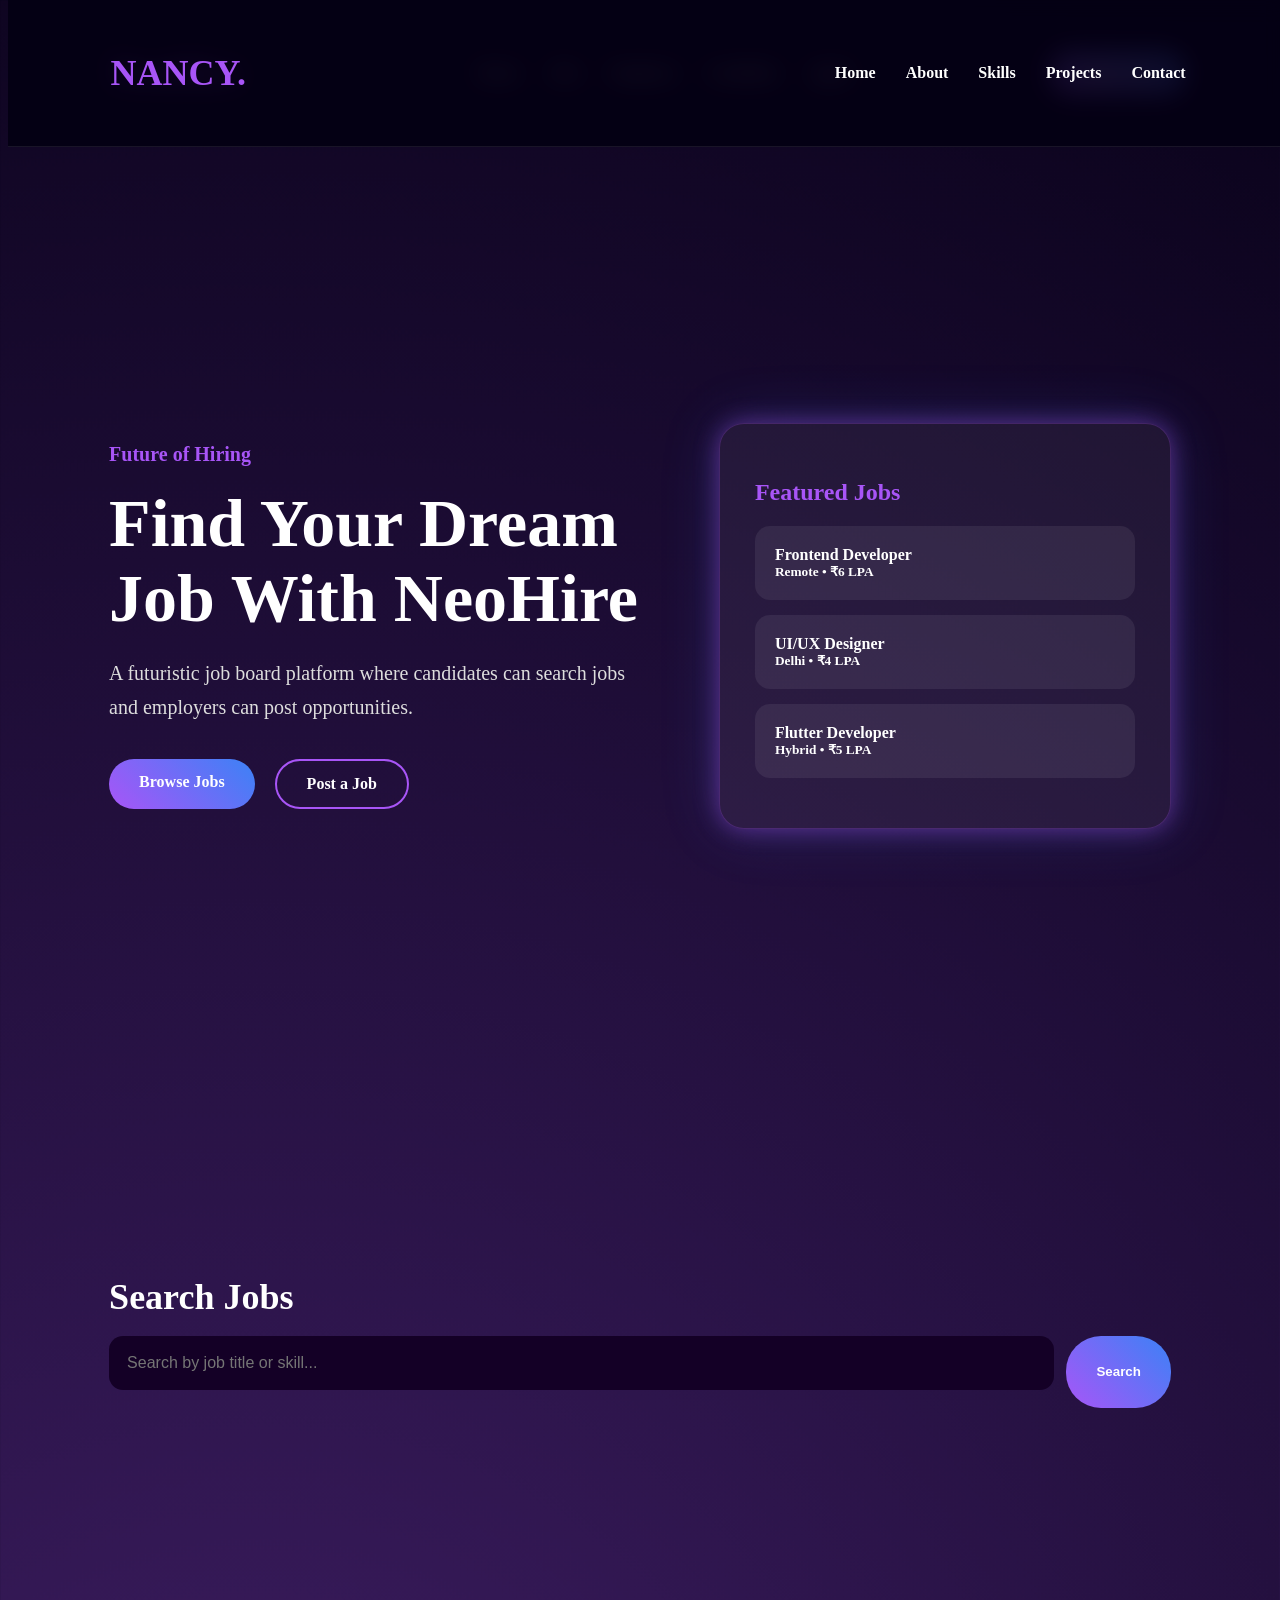
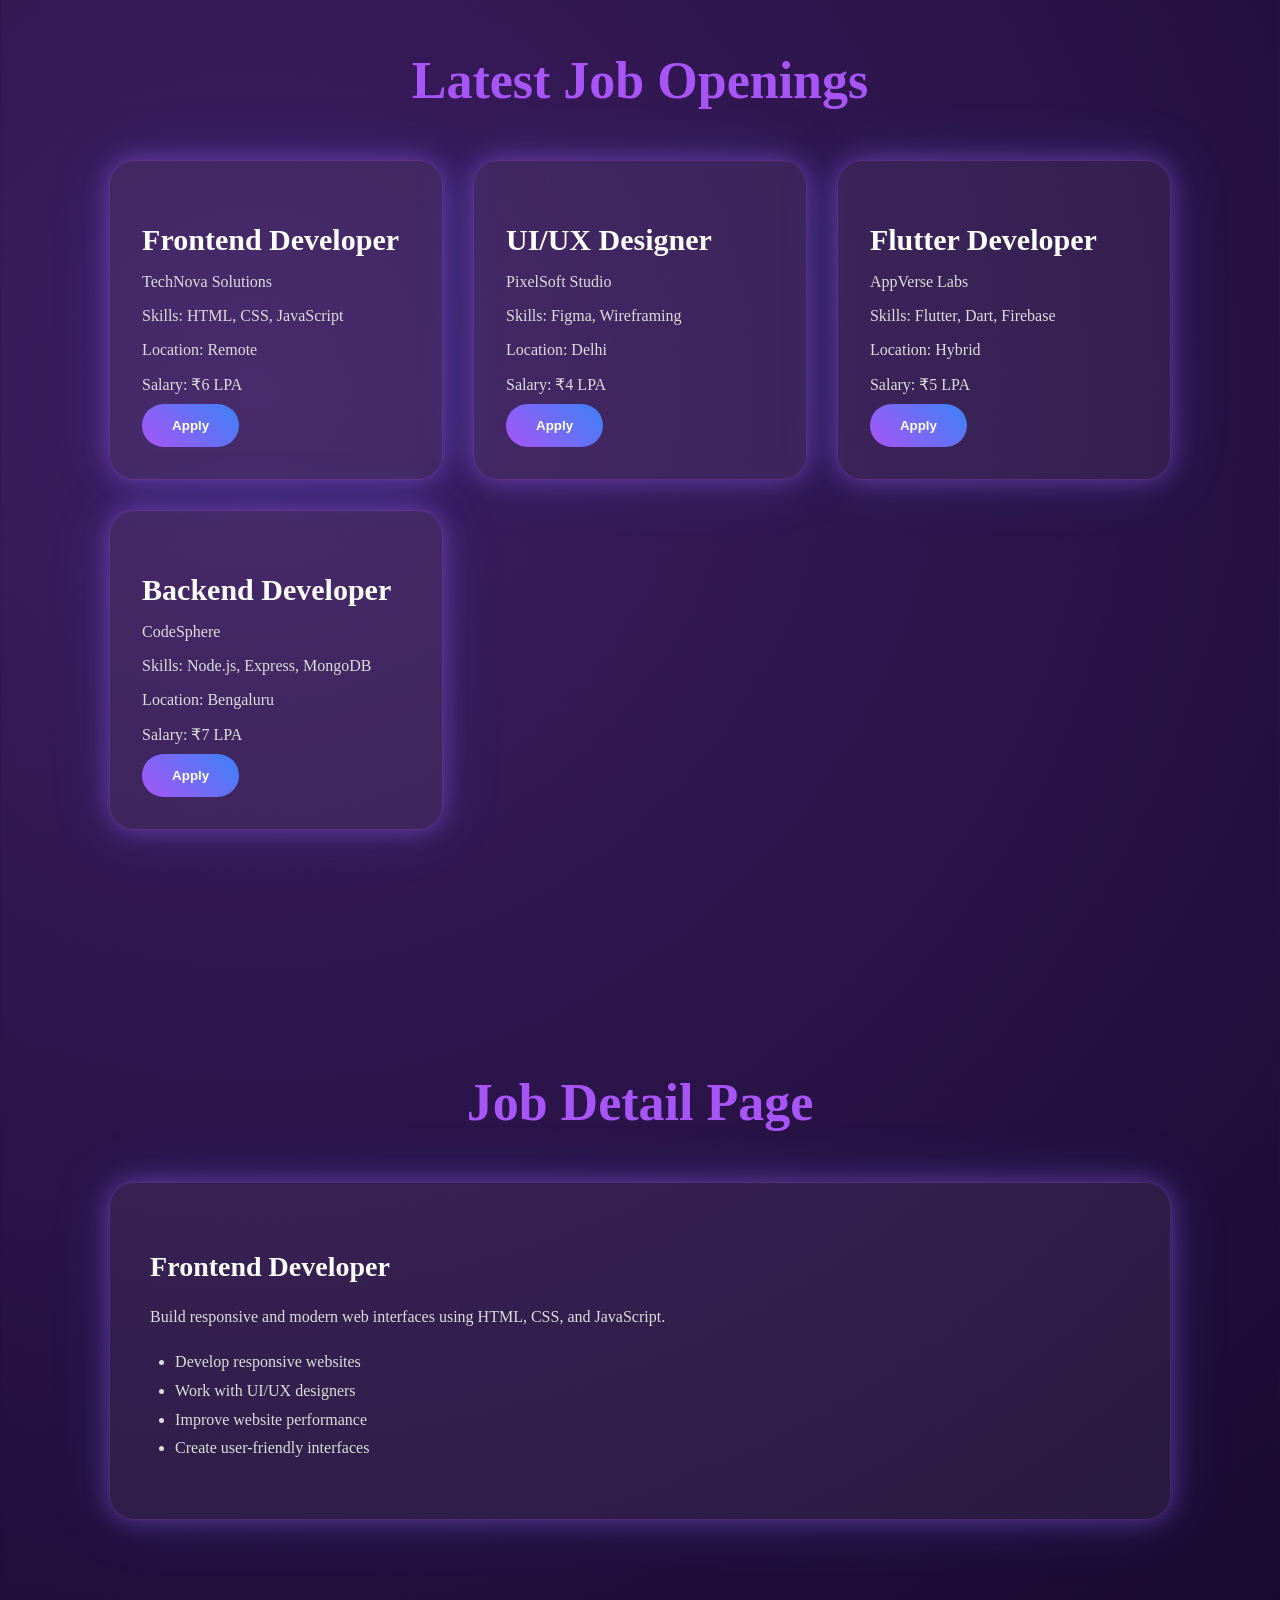
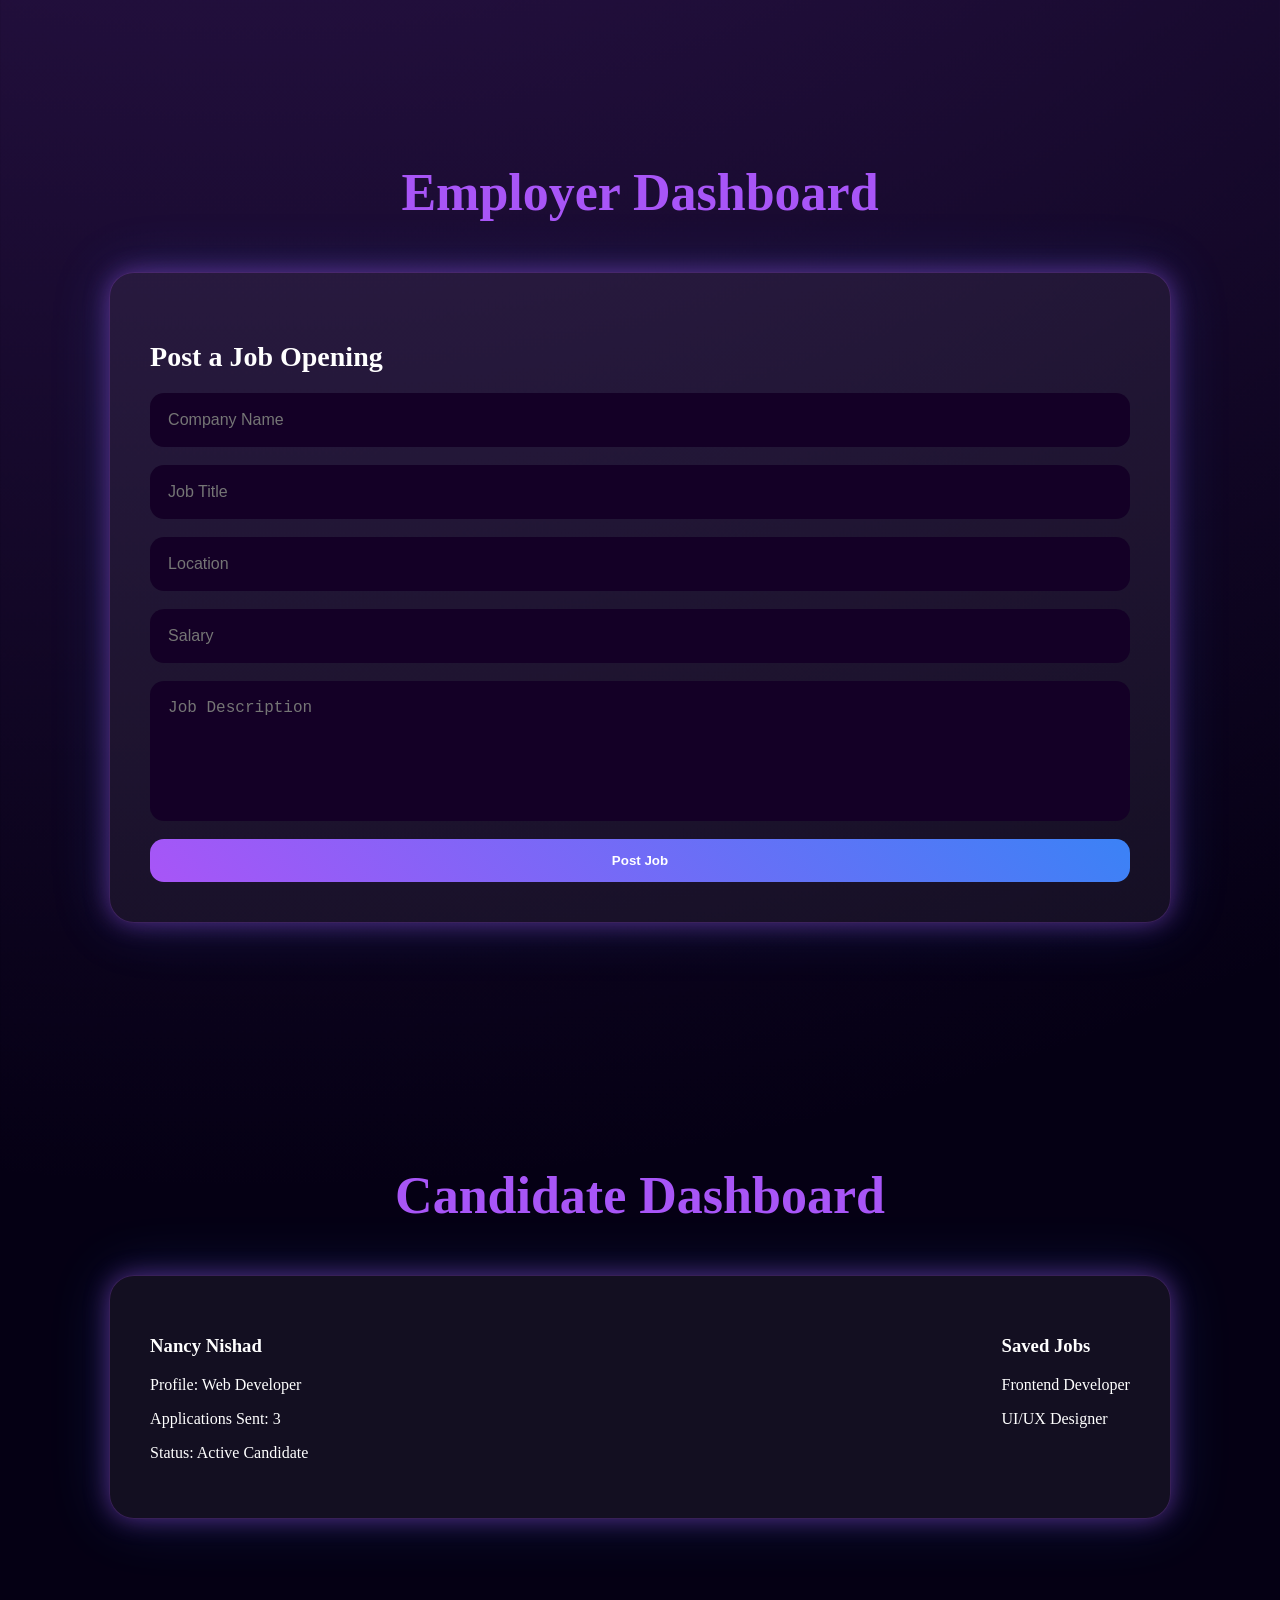
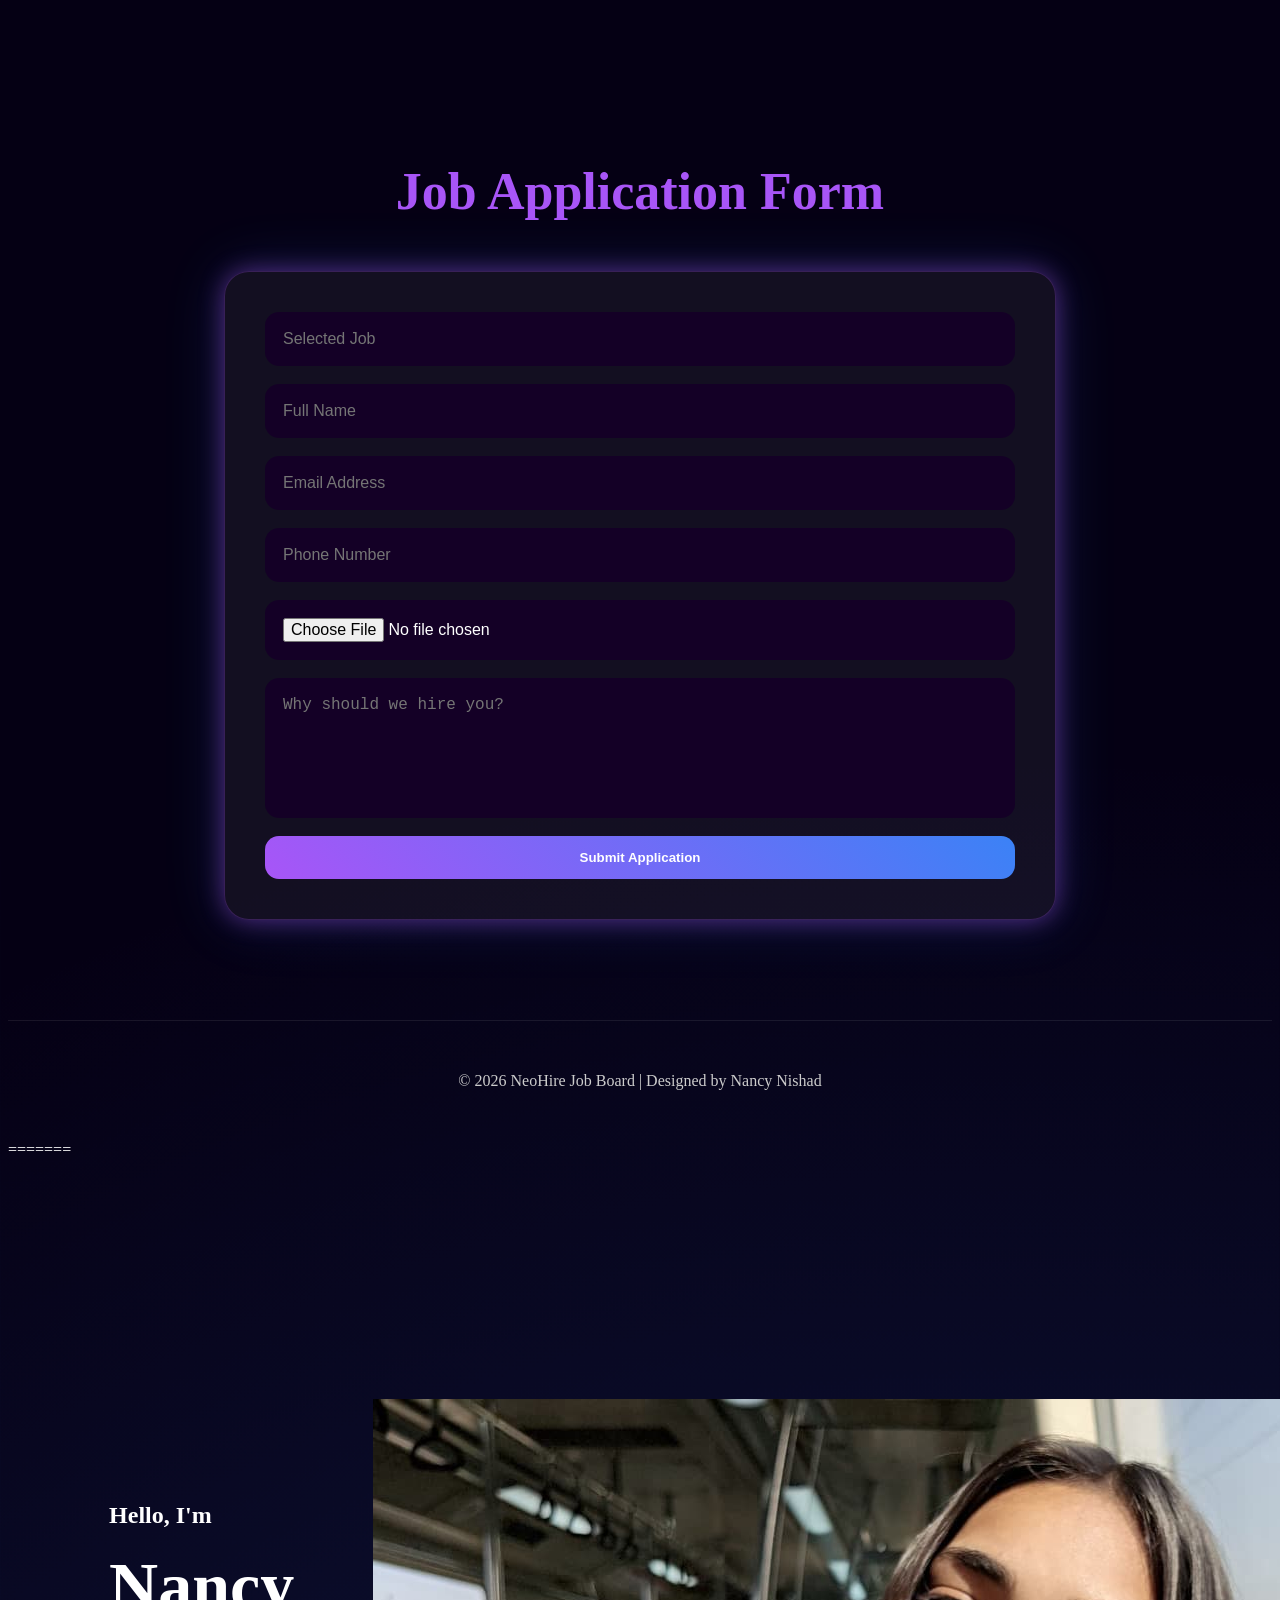
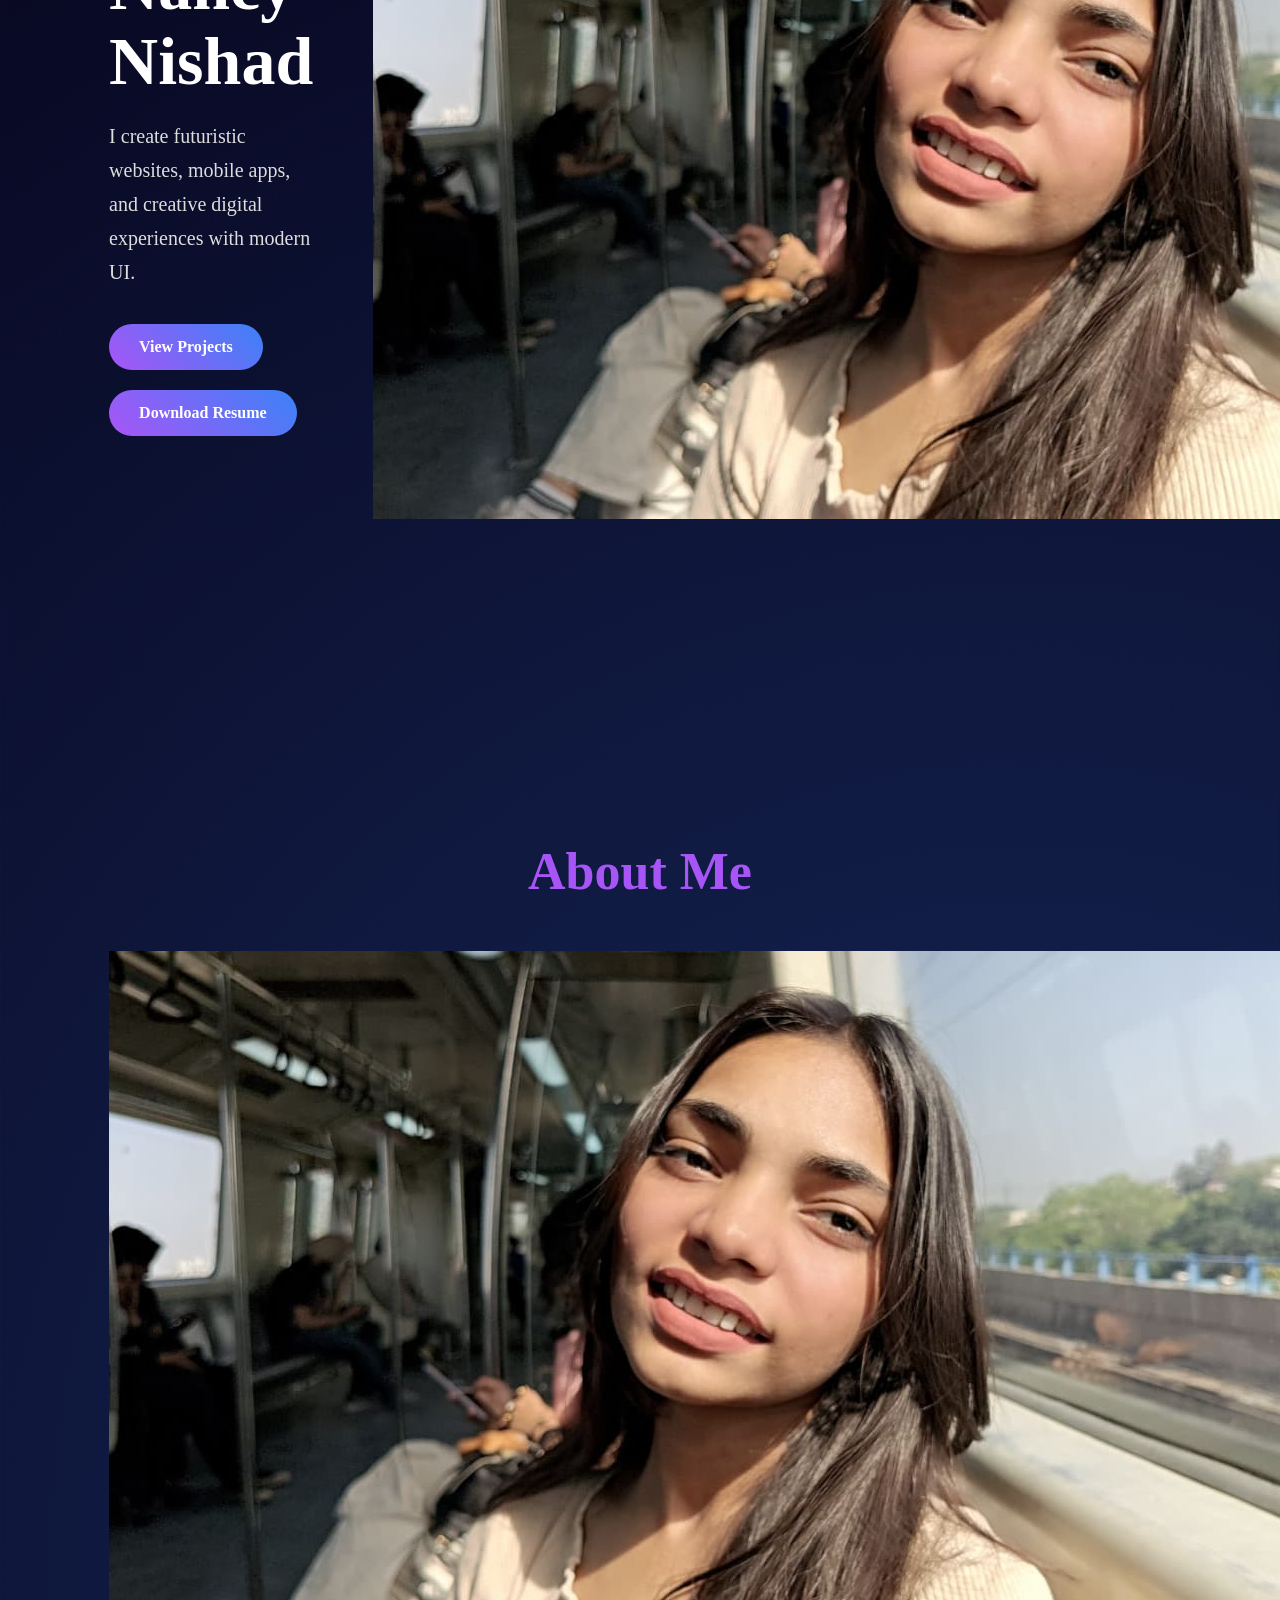
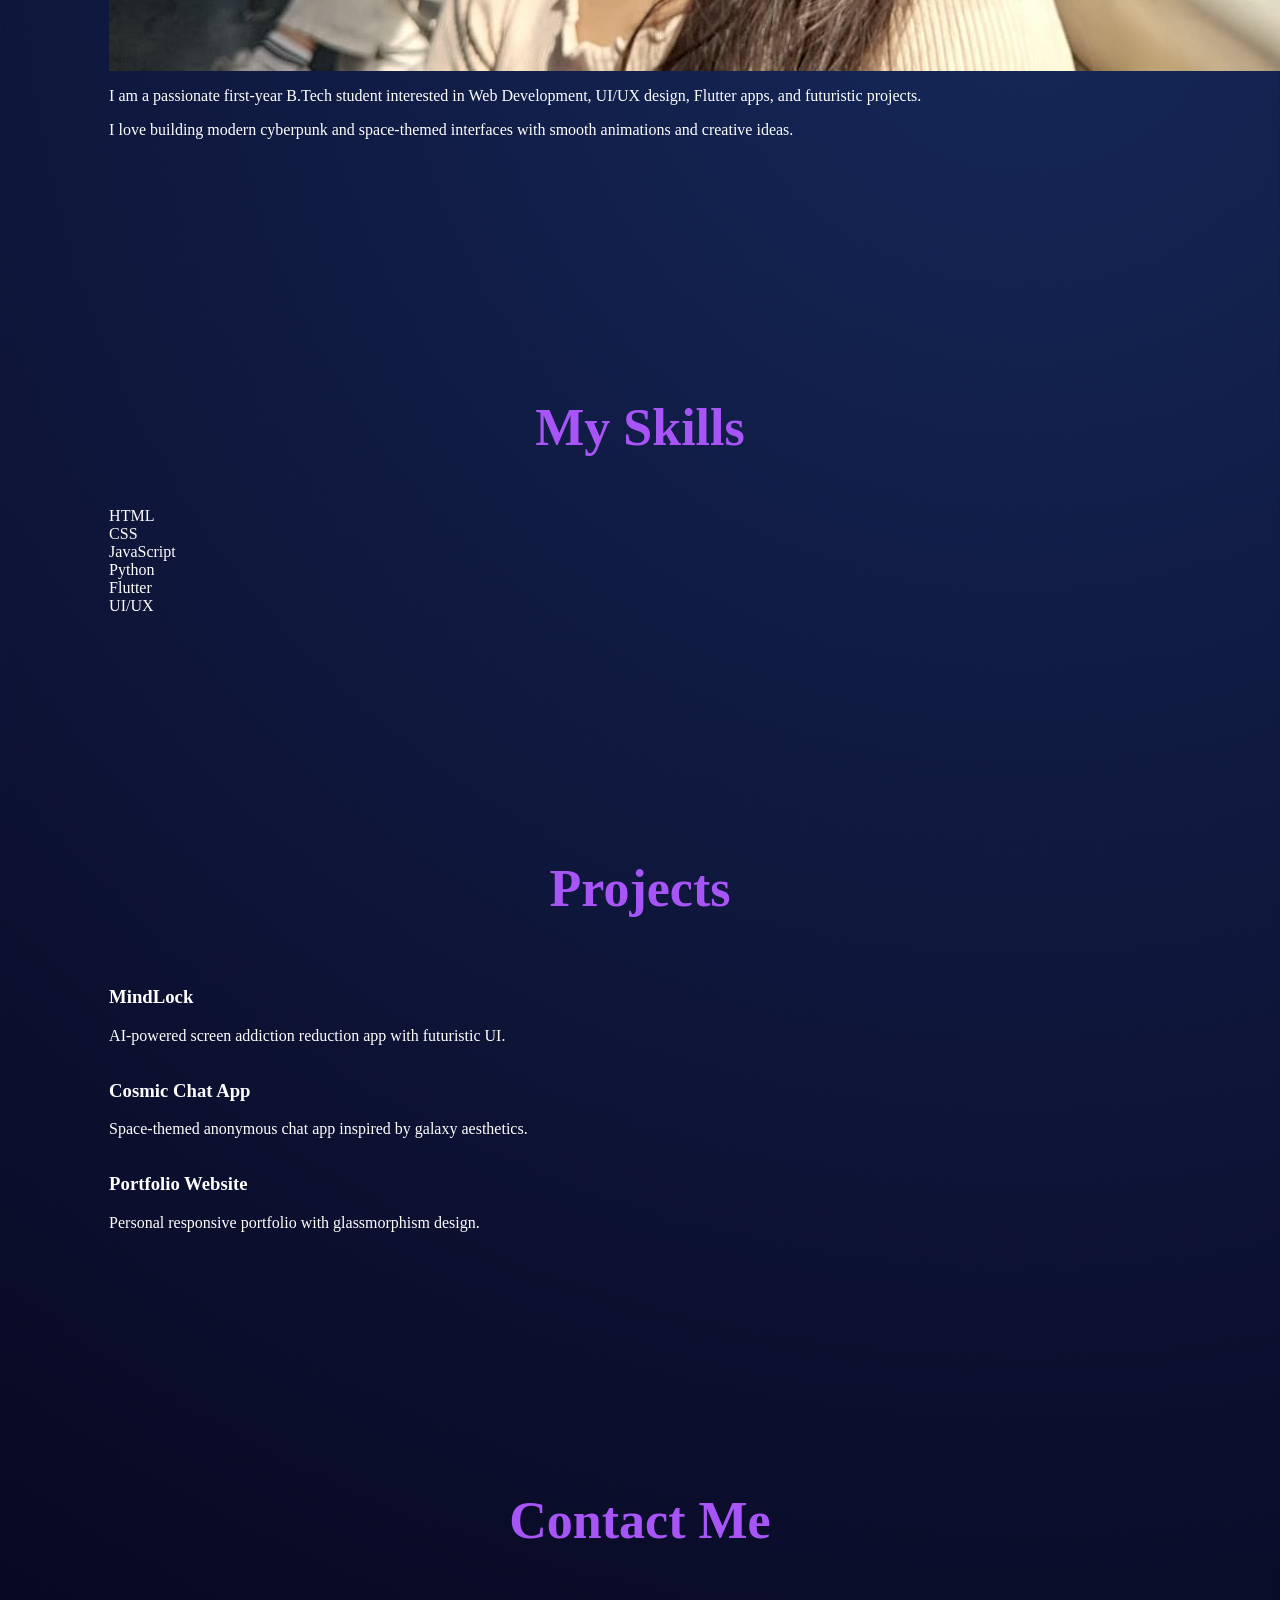
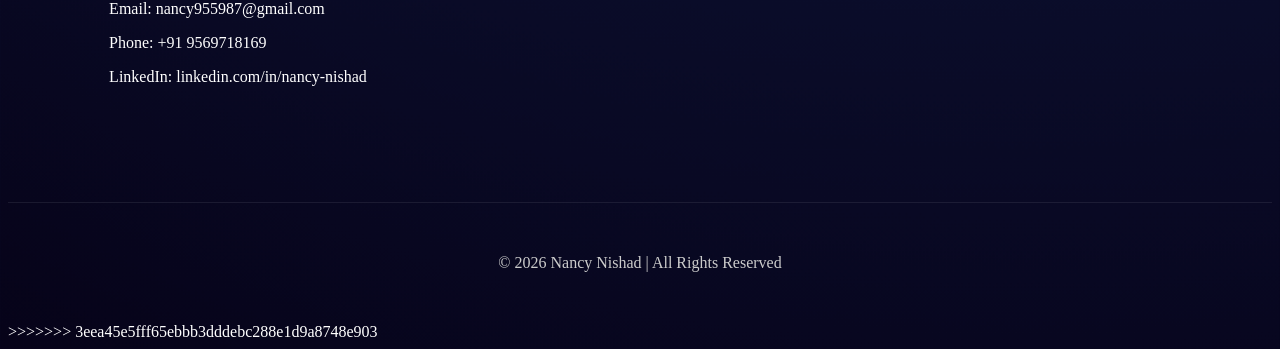
==== job-board/index.html @ 8d79cd2a "Add NeoHire Job Board" ====
<<<<<<< HEAD
<!DOCTYPE html>
<html lang="en">
<head>
    <meta charset="UTF-8">
    <meta name="viewport" content="width=device-width, initial-scale=1.0">
    <title>NeoHire Job Board</title>
    <link rel="stylesheet" href="style.css">
    <link href="https://fonts.googleapis.com/css2?family=Poppins:wght@300;400;500;600;700;800&display=swap" rel="stylesheet">
</head>
<body>

<header>
    <nav>
        <h1 class="logo">NeoHire</h1>
        <ul>
            <li><a href="#home">Home</a></li>
            <li><a href="#jobs">Jobs</a></li>
            <li><a href="#employer">Employer</a></li>
            <li><a href="#candidate">Candidate</a></li>
            <li><a href="#apply">Apply</a></li>
        </ul>
        <a href="#apply" class="nav-btn">Apply Now</a>
    </nav>
</header>

<section class="hero" id="home">
    <div class="hero-text">
        <span>Future of Hiring</span>
        <h1>Find Your Dream Job With NeoHire</h1>
        <p>A futuristic job board platform where candidates can search jobs and employers can post opportunities.</p>
        <div class="hero-buttons">
            <a href="#jobs" class="btn">Browse Jobs</a>
            <a href="#employer" class="btn outline">Post a Job</a>
        </div>
    </div>

    <div class="hero-card">
        <h2>Featured Jobs</h2>
        <div class="mini-job">Frontend Developer <br><small>Remote • ₹6 LPA</small></div>
        <div class="mini-job">UI/UX Designer <br><small>Delhi • ₹4 LPA</small></div>
        <div class="mini-job">Flutter Developer <br><small>Hybrid • ₹5 LPA</small></div>
    </div>
</section>

<section class="search-section">
    <h2>Search Jobs</h2>
    <div class="search-box">
        <input type="text" id="searchInput" placeholder="Search by job title or skill...">
        <button onclick="searchJobs()">Search</button>
    </div>
</section>

<section class="jobs" id="jobs">
    <h2 class="section-title">Latest Job Openings</h2>

    <div class="job-container">

        <div class="job-card" data-title="frontend developer html css javascript">
            <h3>Frontend Developer</h3>
            <p>TechNova Solutions</p>
            <p>Skills: HTML, CSS, JavaScript</p>
            <p>Location: Remote</p>
            <p>Salary: ₹6 LPA</p>
            <button onclick="openApplyForm('Frontend Developer')">Apply</button>
        </div>

        <div class="job-card" data-title="ui ux designer figma design">
            <h3>UI/UX Designer</h3>
            <p>PixelSoft Studio</p>
            <p>Skills: Figma, Wireframing</p>
            <p>Location: Delhi</p>
            <p>Salary: ₹4 LPA</p>
            <button onclick="openApplyForm('UI/UX Designer')">Apply</button>
        </div>

        <div class="job-card" data-title="flutter developer dart mobile app">
            <h3>Flutter Developer</h3>
            <p>AppVerse Labs</p>
            <p>Skills: Flutter, Dart, Firebase</p>
            <p>Location: Hybrid</p>
            <p>Salary: ₹5 LPA</p>
            <button onclick="openApplyForm('Flutter Developer')">Apply</button>
        </div>

        <div class="job-card" data-title="backend developer node mongodb express">
            <h3>Backend Developer</h3>
            <p>CodeSphere</p>
            <p>Skills: Node.js, Express, MongoDB</p>
            <p>Location: Bengaluru</p>
            <p>Salary: ₹7 LPA</p>
            <button onclick="openApplyForm('Backend Developer')">Apply</button>
        </div>

    </div>
</section>

<section class="job-detail">
    <h2 class="section-title">Job Detail Page</h2>
    <div class="box">
        <h3>Frontend Developer</h3>
        <p>Build responsive and modern web interfaces using HTML, CSS, and JavaScript.</p>
        <ul>
            <li>Develop responsive websites</li>
            <li>Work with UI/UX designers</li>
            <li>Improve website performance</li>
            <li>Create user-friendly interfaces</li>
        </ul>
    </div>
</section>

<section class="dashboard" id="employer">
    <h2 class="section-title">Employer Dashboard</h2>
    <div class="box">
        <h3>Post a Job Opening</h3>
        <input type="text" placeholder="Company Name">
        <input type="text" placeholder="Job Title">
        <input type="text" placeholder="Location">
        <input type="text" placeholder="Salary">
        <textarea placeholder="Job Description"></textarea>
        <button class="full-btn">Post Job</button>
    </div>
</section>

<section class="dashboard" id="candidate">
    <h2 class="section-title">Candidate Dashboard</h2>
    <div class="candidate-box">
        <div>
            <h3>Nancy Nishad</h3>
            <p>Profile: Web Developer</p>
            <p>Applications Sent: 3</p>
            <p>Status: Active Candidate</p>
        </div>
        <div>
            <h3>Saved Jobs</h3>
            <p>Frontend Developer</p>
            <p>UI/UX Designer</p>
        </div>
    </div>
</section>

<section class="apply" id="apply">
    <h2 class="section-title">Job Application Form</h2>
    <form class="apply-form">
        <input type="text" id="selectedJob" placeholder="Selected Job" readonly>
        <input type="text" placeholder="Full Name">
        <input type="email" placeholder="Email Address">
        <input type="text" placeholder="Phone Number">
        <input type="file">
        <textarea placeholder="Why should we hire you?"></textarea>
        <button type="button" class="full-btn" onclick="submitApplication()">Submit Application</button>
    </form>
</section>

<div id="notification">Application submitted successfully!</div>

<footer>
    <p>© 2026 NeoHire Job Board | Designed by Nancy Nishad</p>
</footer>

<script src="script.js"></script>
</body>
</html>
=======
<!DOCTYPE html>
<html lang="en">
<head>
    <meta charset="UTF-8" />
    <meta name="viewport" content="width=device-width, initial-scale=1.0" />
    <title>Nancy Portfolio</title>

    <!-- CSS -->
    <link rel="stylesheet" href="style.css" />

    <!-- Google Font -->
    <link href="https://fonts.googleapis.com/css2?family=Poppins:wght@300;400;500;600;700&display=swap" rel="stylesheet">
</head>

<body>

<div class="stars"></div>
<div class="stars2"></div>
<div class="stars3"></div>

    <!-- HEADER -->
    <header>
        <nav>
            <h1 class="logo">NANCY.</h1>

            <ul>
                <li><a href="#home">Home</a></li>
                <li><a href="#about">About</a></li>
                <li><a href="#skills">Skills</a></li>
                <li><a href="#projects">Projects</a></li>
                <li><a href="#contact">Contact</a></li>
            </ul>
        </nav>
    </header>

    <!-- HERO SECTION -->
    <section class="hero" id="home">

        <div class="hero-text">
            <h2>Hello, I'm</h2>
            <h1>Nancy Nishad</h1>

<h3><span class="typing"></span></h3>
            <p>
                I create futuristic websites, mobile apps,
                and creative digital experiences with modern UI.
            </p>

            <div class="hero-buttons">

    <a href="#projects" class="btn">
        View Projects
    </a>

    <a href="resume.pdf" class="btn resume-btn" download>
        Download Resume
    </a>

</div>
        </div>

        <div class="hero-image">
            <img src="nancy.jpg" alt="Nancy">
        </div>

    </section>

    <!-- ABOUT -->
    <section class="about" id="about">

        <h2 class="section-title">About Me</h2>

        <div class="about-container">

            <div class="about-image">
            <img src="nancy.jpg" alt="Nancy">
            </div>

            <div class="about-text">

                <p>
                    I am a passionate first-year B.Tech student interested in
                    Web Development, UI/UX design, Flutter apps, and futuristic projects.
                </p>

                <p>
                    I love building modern cyberpunk and space-themed interfaces
                    with smooth animations and creative ideas.
                </p>

            </div>

        </div>

    </section>

    <!-- SKILLS -->
    <section class="skills" id="skills">

        <h2 class="section-title">My Skills</h2>

        <div class="skills-container">

            <div class="skill-card">HTML</div>
            <div class="skill-card">CSS</div>
            <div class="skill-card">JavaScript</div>
            <div class="skill-card">Python</div>
            <div class="skill-card">Flutter</div>
            <div class="skill-card">UI/UX</div>

        </div>

    </section>

    <!-- PROJECTS -->
    <section class="projects" id="projects">

        <h2 class="section-title">Projects</h2>

        <div class="project-container">

            <div class="project-card">

                <img src="https://images.unsplash.com/photo-1516321318423-f06f85e504b3?q=80&w=1200&auto=format&fit=crop" alt="">

                <h3>MindLock</h3>

                <p>
                    AI-powered screen addiction reduction app with futuristic UI.
                </p>

            </div>

            <div class="project-card">

                <img src="https://images.unsplash.com/photo-1526379095098-d400fd0bf935?q=80&w=1200&auto=format&fit=crop" alt="">

                <h3>Cosmic Chat App</h3>

                <p>
                    Space-themed anonymous chat app inspired by galaxy aesthetics.
                </p>

            </div>

            <div class="project-card">

                <img src="https://images.unsplash.com/photo-1555066931-4365d14bab8c?q=80&w=1200&auto=format&fit=crop" alt="">

                <h3>Portfolio Website</h3>

                <p>
                    Personal responsive portfolio with glassmorphism design.
                </p>

            </div>

        </div>

    </section>

    <!-- CONTACT -->
    <section class="contact" id="contact">

        <h2 class="section-title">Contact Me</h2>

        <div class="contact-container">

            <p>Email: nancy955987@gmail.com</p>

            <p>Phone: +91 9569718169</p>

            <p>LinkedIn: linkedin.com/in/nancy-nishad</p>

        </div>

    </section>

    <!-- FOOTER -->
    <footer>

        <p>
            © 2026 Nancy Nishad | All Rights Reserved
        </p>

    </footer>

    <!-- JS -->
    <script src="script.js"></script>

</body>
</html>
>>>>>>> 3eea45e5fff65ebbb3dddebc288e1d9a8748e903
---- job-board/style.css ----
<<<<<<< HEAD
*{
    margin:0;
    padding:0;
    box-sizing:border-box;
    font-family:'Poppins', sans-serif;
}

html{
    scroll-behavior:smooth;
    scroll-padding-top:100px;
}

body{
    background:
    radial-gradient(circle at 20% 20%, rgba(168,85,247,0.35), transparent 30%),
    radial-gradient(circle at 80% 80%, rgba(59,130,246,0.30), transparent 30%),
    #050014;
    color:white;
    overflow-x:hidden;
}

header{
    position:fixed;
    top:0;
    width:100%;
    z-index:1000;
    background:rgba(5,0,20,0.9);
    backdrop-filter:blur(12px);
    border-bottom:1px solid rgba(255,255,255,0.08);
}

nav{
    padding:22px 8%;
    display:flex;
    justify-content:space-between;
    align-items:center;
}

.logo{
    font-size:36px;
    color:#a855f7;
    font-weight:800;
}

nav ul{
    display:flex;
    gap:30px;
    list-style:none;
}

nav a{
    color:white;
    text-decoration:none;
    font-weight:600;
}

nav a:hover{
    color:#a855f7;
}

.nav-btn,
.btn,
.full-btn,
.job-card button,
.search-box button{
    background:linear-gradient(45deg,#a855f7,#3b82f6);
    color:white;
    border:none;
    border-radius:35px;
    padding:14px 30px;
    font-weight:700;
    cursor:pointer;
    text-decoration:none;
    transition:0.3s;
}

.nav-btn:hover,
.btn:hover,
.full-btn:hover,
.job-card button:hover,
.search-box button:hover{
    transform:translateY(-4px);
    box-shadow:0 0 25px rgba(168,85,247,0.8);
}

.outline{
    background:transparent;
    border:2px solid #a855f7;
}

.hero{
    min-height:100vh;
    padding:150px 8% 90px;
    display:flex;
    align-items:center;
    justify-content:space-between;
    gap:60px;
}

.hero-text{
    flex:1;
}

.hero-text span{
    color:#a855f7;
    font-size:20px;
    font-weight:700;
}

.hero-text h1{
    font-size:68px;
    line-height:1.1;
    margin:20px 0;
}

.hero-text p{
    font-size:20px;
    color:#ddd;
    line-height:1.7;
    max-width:650px;
}

.hero-buttons{
    margin-top:35px;
    display:flex;
    gap:20px;
    flex-wrap:wrap;
}

.hero-card,
.box,
.job-card,
.candidate-box,
.apply-form{
    background:rgba(255,255,255,0.06);
    border:1px solid rgba(168,85,247,0.25);
    border-radius:25px;
    box-shadow:
    0 0 25px rgba(168,85,247,0.45),
    0 0 60px rgba(59,130,246,0.20);
}

.hero-card{
    width:380px;
    padding:35px;
}

.hero-card h2{
    color:#a855f7;
    margin-bottom:20px;
}

.mini-job{
    background:rgba(255,255,255,0.07);
    padding:20px;
    border-radius:15px;
    margin-bottom:15px;
    font-weight:700;
}

section{
    padding:100px 8%;
}

.section-title{
    text-align:center;
    font-size:52px;
    color:#a855f7;
    margin-bottom:50px;
}

.search-section{
    padding-top:80px;
}

.search-section h2{
    font-size:36px;
    margin-bottom:18px;
}

.search-box{
    display:flex;
    gap:12px;
}

.search-box input{
    flex:1;
}

input,
textarea{
    width:100%;
    padding:18px;
    border:none;
    outline:none;
    border-radius:14px;
    background:#140026;
    color:white;
    font-size:16px;
    margin-bottom:18px;
}

textarea{
    min-height:140px;
    resize:none;
}

.job-container{
    display:grid;
    grid-template-columns:repeat(auto-fit,minmax(260px,1fr));
    gap:30px;
}

.job-card{
    padding:32px;
    transition:0.3s;
}

.job-card:hover{
    transform:translateY(-12px) scale(1.03);
    box-shadow:
    0 0 30px rgba(168,85,247,0.9),
    0 0 70px rgba(59,130,246,0.45);
}

.job-card h3{
    font-size:30px;
    margin-bottom:15px;
}

.job-card p{
    color:#ddd;
    margin-bottom:10px;
}

.box{
    padding:40px;
    max-width:1000px;
    margin:auto;
}

.box h3{
    font-size:28px;
    margin-bottom:20px;
}

.box p,
.box li{
    color:#ddd;
    line-height:1.8;
}

.box ul{
    padding-left:25px;
}

.full-btn{
    width:100%;
    border-radius:14px;
}

.candidate-box{
    padding:40px;
    display:flex;
    justify-content:space-between;
    gap:30px;
    flex-wrap:wrap;
}

.apply-form{
    max-width:750px;
    margin:auto;
    padding:40px;
}

#notification{
    position:fixed;
    top:100px;
    right:30px;
    max-width:320px;
    background:#a855f7;
    color:white;
    padding:15px 25px;
    border-radius:12px;
    display:none;
    font-weight:bold;
    z-index:9999;
    box-shadow:0 0 20px rgba(168,85,247,0.8);
}

footer{
    text-align:center;
    padding:35px;
    border-top:1px solid rgba(255,255,255,0.08);
    color:#ccc;
}

@media(max-width:900px){
    nav ul{
        display:none;
    }

    .hero{
        flex-direction:column;
        text-align:center;
    }

    .hero-text h1{
        font-size:45px;
    }

    .hero-card{
        width:100%;
    }

    .search-box{
        flex-direction:column;
    }

    .section-title{
        font-size:38px;
    }
=======
*{
    margin: 0;
    padding: 0;
    box-sizing: border-box;
}

html{
    scroll-behavior: smooth;
}

body{
    font-family: 'Poppins', sans-serif;
    background: #070b1a;
    color: white;
    overflow-x: hidden;
}

/* NAVBAR */

header{
    width: 100%;
    padding: 20px 8%;
    position: fixed;
    top: 0;
    left: 0;
    z-index: 1000;

    background: rgba(255,255,255,0.05);
    backdrop-filter: blur(10px);
}

nav{
    display: flex;
    justify-content: space-between;
    align-items: center;
}

.logo{
    font-size: 32px;
    font-weight: 700;
    color: #8b5cf6;
}

nav ul{
    display: flex;
    list-style: none;
    gap: 30px;
}

nav ul li a{
    text-decoration: none;
    color: white;
    transition: 0.3s;
}

nav ul li a:hover{
    color: #8b5cf6;
}

/* HERO SECTION */

.hero{
    min-height: 100vh;

    display: flex;
    justify-content: center;
    align-items: center;

    padding: 120px 8%;
    gap: 80px;

    background:
    radial-gradient(circle at top left, #8b5cf633, transparent 30%),
    radial-gradient(circle at bottom right, #3b82f633, transparent 30%);
}

.hero-text{
    flex: 1;
}

.hero-text h2{
    font-size: 30px;
    margin-bottom: 10px;
}

.hero-text h1{
    font-size: 65px;
    color: #8b5cf6;
    margin-bottom: 15px;
}

.hero-text h3{
    font-size: 28px;
    margin-bottom: 20px;
}

.hero-text p{
    color: #cfcfcf;
    line-height: 1.8;
    margin-bottom: 30px;
    max-width: 500px;
}

.btn{
    display: inline-block;
    padding: 14px 35px;
    background: linear-gradient(45deg,#8b5cf6,#3b82f6);
    border-radius: 40px;
    text-decoration: none;
    color: white;
    font-weight: 600;
    transition: 0.3s;
}

.btn:hover{

    transform: translateY(-5px) scale(1.05);

    box-shadow:
    0 0 20px #8b5cf6,
    0 0 40px #3b82f6;

}

/* HERO IMAGE */

.hero-image{
    flex: 1;
    display: flex;
    justify-content: center;
}

.hero-image img{
    width: 350px;
    height: 350px;

    object-fit: cover;

    border-radius: 50%;

    border: 5px solid #8b5cf6;

    box-shadow:
    0 0 30px #8b5cf6,
    0 0 60px #3b82f6;

    animation: float 4s ease-in-out infinite;
}

@keyframes float{
    0%{
        transform: translateY(0px);
    }

    50%{
        transform: translateY(-20px);
    }

    100%{
        transform: translateY(0px);
    }
}

/* SECTION TITLE */

.section-title{
    text-align: center;
    font-size: 45px;
    margin-bottom: 60px;
    color: #8b5cf6;
}

/* ABOUT */

.about{
    padding: 120px 8%;
}

.about-container{
    display: flex;
    align-items: center;
    gap: 60px;
    flex-wrap: wrap;
}

.about-image img{
    width: 300px;
    height: 300px;

    object-fit: cover;

    border-radius: 20px;

    border: 3px solid #8b5cf6;

    box-shadow:
    0 0 20px #8b5cf6;
}

.about-text{
    flex: 1;
}

.about-text p{
    margin-bottom: 20px;
    line-height: 1.9;
    color: #d6d6d6;
}

/* SKILLS */

.skills{
    padding: 120px 8%;
}

.skills-container{
    display: flex;
    justify-content: center;
    gap: 25px;
    flex-wrap: wrap;
}

.skill-card{
    padding: 20px 40px;
    border-radius: 15px;

    background: rgba(255,255,255,0.08);

    backdrop-filter: blur(10px);

    transition: 0.3s;

    border: 1px solid rgba(255,255,255,0.1);
}

.skill-card:hover{

    transform: translateY(-10px) scale(1.08);

    background: #8b5cf6;

    box-shadow:
    0 0 20px #8b5cf6,
    0 0 40px #8b5cf6;

}

/* PROJECTS */

.projects{
    padding: 120px 8%;
}

.project-container{
    display: grid;
    grid-template-columns: repeat(auto-fit,minmax(280px,1fr));
    gap: 30px;
}

.project-card{
    background: rgba(255,255,255,0.06);

    border-radius: 20px;

    overflow: hidden;

    transition: 0.3s;

    border: 1px solid rgba(255,255,255,0.1);
}

.project-card:hover{

    transform: translateY(-15px) scale(1.03);

    box-shadow:
    0 0 20px #8b5cf6,
    0 0 40px #3b82f6;

}

.project-card img{
    width: 100%;
    height: 220px;
    object-fit: cover;
}

.project-card h3{
    padding: 20px 20px 10px;
}

.project-card p{
    padding: 0 20px 20px;
    color: #cccccc;
    line-height: 1.7;
}

/* CONTACT */

.contact{
    padding: 120px 8%;
}

.contact-container{
    text-align: center;
}

.contact-container p{
    margin: 20px 0;
    font-size: 20px;
}

/* FOOTER */

footer{
    padding: 30px;
    text-align: center;

    background: #050816;
    color: #999;
}

/* RESPONSIVE */

@media(max-width: 900px){

    .hero{
        flex-direction: column;
        text-align: center;
    }

    .hero-text p{
        margin: auto;
        margin-bottom: 30px;
    }

    .about-container{
        flex-direction: column;
        text-align: center;
    }

    nav ul{
        gap: 15px;
    }

    .hero-text h1{
        font-size: 50px;
    }

}
section{
    opacity: 0;
    transform: translateY(40px);
    transition: 0.8s ease;
}

section.show{
    opacity: 1;
    transform: translateY(0);
}
/* REAL SPACE STAR BACKGROUND */
body::before{
    content: "";
    position: fixed;
    top: 0;
    left: 0;
    width: 2px;
    height: 2px;
    background: white;
    box-shadow:
    80px 120px white, 200px 90px white, 350px 200px white,
    500px 70px white, 650px 180px white, 800px 110px white,
    950px 240px white, 1100px 150px white, 1250px 80px white,
    1400px 260px white, 100px 500px white, 300px 430px white,
    560px 620px white, 760px 540px white, 980px 460px white,
    1200px 600px white, 1450px 520px white;
    animation: twinkle 2s infinite alternate;
    z-index: -1;
}

body::after{
    content: "";
    position: fixed;
    top: -100px;
    left: -100px;
    width: 300px;
    height: 300px;
    background: radial-gradient(circle, rgba(139,92,246,0.35), transparent 70%);
    filter: blur(20px);
    animation: galaxyMove 8s infinite alternate;
    z-index: -2;
}

@keyframes twinkle{
    from{
        opacity: 0.3;
        transform: scale(1);
    }
    to{
        opacity: 1;
        transform: scale(1.4);
    }
}

@keyframes galaxyMove{
    from{
        transform: translate(0,0);
    }
    to{
        transform: translate(300px,200px);
    }
}
/* Typing Animation */

.typing{
    color: #8b5cf6;
    font-weight: 600;
    border-right: 3px solid #8b5cf6;
    padding-right: 8px;

    animation: blink 0.7s infinite;
}

@keyframes blink{

    50%{
        border-color: transparent;
    }

}
/* HERO BUTTONS */

.hero-buttons{
    display: flex;
    gap: 20px;
    flex-wrap: wrap;
}

.resume-btn{
    background: transparent;
    border: 2px solid #8b5cf6;
}

.resume-btn:hover{
    background: #8b5cf6;
>>>>>>> 3eea45e5fff65ebbb3dddebc288e1d9a8748e903
}
---- job-board/style.css ----
<<<<<<< HEAD
*{
    margin:0;
    padding:0;
    box-sizing:border-box;
    font-family:'Poppins', sans-serif;
}

html{
    scroll-behavior:smooth;
    scroll-padding-top:100px;
}

body{
    background:
    radial-gradient(circle at 20% 20%, rgba(168,85,247,0.35), transparent 30%),
    radial-gradient(circle at 80% 80%, rgba(59,130,246,0.30), transparent 30%),
    #050014;
    color:white;
    overflow-x:hidden;
}

header{
    position:fixed;
    top:0;
    width:100%;
    z-index:1000;
    background:rgba(5,0,20,0.9);
    backdrop-filter:blur(12px);
    border-bottom:1px solid rgba(255,255,255,0.08);
}

nav{
    padding:22px 8%;
    display:flex;
    justify-content:space-between;
    align-items:center;
}

.logo{
    font-size:36px;
    color:#a855f7;
    font-weight:800;
}

nav ul{
    display:flex;
    gap:30px;
    list-style:none;
}

nav a{
    color:white;
    text-decoration:none;
    font-weight:600;
}

nav a:hover{
    color:#a855f7;
}

.nav-btn,
.btn,
.full-btn,
.job-card button,
.search-box button{
    background:linear-gradient(45deg,#a855f7,#3b82f6);
    color:white;
    border:none;
    border-radius:35px;
    padding:14px 30px;
    font-weight:700;
    cursor:pointer;
    text-decoration:none;
    transition:0.3s;
}

.nav-btn:hover,
.btn:hover,
.full-btn:hover,
.job-card button:hover,
.search-box button:hover{
    transform:translateY(-4px);
    box-shadow:0 0 25px rgba(168,85,247,0.8);
}

.outline{
    background:transparent;
    border:2px solid #a855f7;
}

.hero{
    min-height:100vh;
    padding:150px 8% 90px;
    display:flex;
    align-items:center;
    justify-content:space-between;
    gap:60px;
}

.hero-text{
    flex:1;
}

.hero-text span{
    color:#a855f7;
    font-size:20px;
    font-weight:700;
}

.hero-text h1{
    font-size:68px;
    line-height:1.1;
    margin:20px 0;
}

.hero-text p{
    font-size:20px;
    color:#ddd;
    line-height:1.7;
    max-width:650px;
}

.hero-buttons{
    margin-top:35px;
    display:flex;
    gap:20px;
    flex-wrap:wrap;
}

.hero-card,
.box,
.job-card,
.candidate-box,
.apply-form{
    background:rgba(255,255,255,0.06);
    border:1px solid rgba(168,85,247,0.25);
    border-radius:25px;
    box-shadow:
    0 0 25px rgba(168,85,247,0.45),
    0 0 60px rgba(59,130,246,0.20);
}

.hero-card{
    width:380px;
    padding:35px;
}

.hero-card h2{
    color:#a855f7;
    margin-bottom:20px;
}

.mini-job{
    background:rgba(255,255,255,0.07);
    padding:20px;
    border-radius:15px;
    margin-bottom:15px;
    font-weight:700;
}

section{
    padding:100px 8%;
}

.section-title{
    text-align:center;
    font-size:52px;
    color:#a855f7;
    margin-bottom:50px;
}

.search-section{
    padding-top:80px;
}

.search-section h2{
    font-size:36px;
    margin-bottom:18px;
}

.search-box{
    display:flex;
    gap:12px;
}

.search-box input{
    flex:1;
}

input,
textarea{
    width:100%;
    padding:18px;
    border:none;
    outline:none;
    border-radius:14px;
    background:#140026;
    color:white;
    font-size:16px;
    margin-bottom:18px;
}

textarea{
    min-height:140px;
    resize:none;
}

.job-container{
    display:grid;
    grid-template-columns:repeat(auto-fit,minmax(260px,1fr));
    gap:30px;
}

.job-card{
    padding:32px;
    transition:0.3s;
}

.job-card:hover{
    transform:translateY(-12px) scale(1.03);
    box-shadow:
    0 0 30px rgba(168,85,247,0.9),
    0 0 70px rgba(59,130,246,0.45);
}

.job-card h3{
    font-size:30px;
    margin-bottom:15px;
}

.job-card p{
    color:#ddd;
    margin-bottom:10px;
}

.box{
    padding:40px;
    max-width:1000px;
    margin:auto;
}

.box h3{
    font-size:28px;
    margin-bottom:20px;
}

.box p,
.box li{
    color:#ddd;
    line-height:1.8;
}

.box ul{
    padding-left:25px;
}

.full-btn{
    width:100%;
    border-radius:14px;
}

.candidate-box{
    padding:40px;
    display:flex;
    justify-content:space-between;
    gap:30px;
    flex-wrap:wrap;
}

.apply-form{
    max-width:750px;
    margin:auto;
    padding:40px;
}

#notification{
    position:fixed;
    top:100px;
    right:30px;
    max-width:320px;
    background:#a855f7;
    color:white;
    padding:15px 25px;
    border-radius:12px;
    display:none;
    font-weight:bold;
    z-index:9999;
    box-shadow:0 0 20px rgba(168,85,247,0.8);
}

footer{
    text-align:center;
    padding:35px;
    border-top:1px solid rgba(255,255,255,0.08);
    color:#ccc;
}

@media(max-width:900px){
    nav ul{
        display:none;
    }

    .hero{
        flex-direction:column;
        text-align:center;
    }

    .hero-text h1{
        font-size:45px;
    }

    .hero-card{
        width:100%;
    }

    .search-box{
        flex-direction:column;
    }

    .section-title{
        font-size:38px;
    }
=======
*{
    margin: 0;
    padding: 0;
    box-sizing: border-box;
}

html{
    scroll-behavior: smooth;
}

body{
    font-family: 'Poppins', sans-serif;
    background: #070b1a;
    color: white;
    overflow-x: hidden;
}

/* NAVBAR */

header{
    width: 100%;
    padding: 20px 8%;
    position: fixed;
    top: 0;
    left: 0;
    z-index: 1000;

    background: rgba(255,255,255,0.05);
    backdrop-filter: blur(10px);
}

nav{
    display: flex;
    justify-content: space-between;
    align-items: center;
}

.logo{
    font-size: 32px;
    font-weight: 700;
    color: #8b5cf6;
}

nav ul{
    display: flex;
    list-style: none;
    gap: 30px;
}

nav ul li a{
    text-decoration: none;
    color: white;
    transition: 0.3s;
}

nav ul li a:hover{
    color: #8b5cf6;
}

/* HERO SECTION */

.hero{
    min-height: 100vh;

    display: flex;
    justify-content: center;
    align-items: center;

    padding: 120px 8%;
    gap: 80px;

    background:
    radial-gradient(circle at top left, #8b5cf633, transparent 30%),
    radial-gradient(circle at bottom right, #3b82f633, transparent 30%);
}

.hero-text{
    flex: 1;
}

.hero-text h2{
    font-size: 30px;
    margin-bottom: 10px;
}

.hero-text h1{
    font-size: 65px;
    color: #8b5cf6;
    margin-bottom: 15px;
}

.hero-text h3{
    font-size: 28px;
    margin-bottom: 20px;
}

.hero-text p{
    color: #cfcfcf;
    line-height: 1.8;
    margin-bottom: 30px;
    max-width: 500px;
}

.btn{
    display: inline-block;
    padding: 14px 35px;
    background: linear-gradient(45deg,#8b5cf6,#3b82f6);
    border-radius: 40px;
    text-decoration: none;
    color: white;
    font-weight: 600;
    transition: 0.3s;
}

.btn:hover{

    transform: translateY(-5px) scale(1.05);

    box-shadow:
    0 0 20px #8b5cf6,
    0 0 40px #3b82f6;

}

/* HERO IMAGE */

.hero-image{
    flex: 1;
    display: flex;
    justify-content: center;
}

.hero-image img{
    width: 350px;
    height: 350px;

    object-fit: cover;

    border-radius: 50%;

    border: 5px solid #8b5cf6;

    box-shadow:
    0 0 30px #8b5cf6,
    0 0 60px #3b82f6;

    animation: float 4s ease-in-out infinite;
}

@keyframes float{
    0%{
        transform: translateY(0px);
    }

    50%{
        transform: translateY(-20px);
    }

    100%{
        transform: translateY(0px);
    }
}

/* SECTION TITLE */

.section-title{
    text-align: center;
    font-size: 45px;
    margin-bottom: 60px;
    color: #8b5cf6;
}

/* ABOUT */

.about{
    padding: 120px 8%;
}

.about-container{
    display: flex;
    align-items: center;
    gap: 60px;
    flex-wrap: wrap;
}

.about-image img{
    width: 300px;
    height: 300px;

    object-fit: cover;

    border-radius: 20px;

    border: 3px solid #8b5cf6;

    box-shadow:
    0 0 20px #8b5cf6;
}

.about-text{
    flex: 1;
}

.about-text p{
    margin-bottom: 20px;
    line-height: 1.9;
    color: #d6d6d6;
}

/* SKILLS */

.skills{
    padding: 120px 8%;
}

.skills-container{
    display: flex;
    justify-content: center;
    gap: 25px;
    flex-wrap: wrap;
}

.skill-card{
    padding: 20px 40px;
    border-radius: 15px;

    background: rgba(255,255,255,0.08);

    backdrop-filter: blur(10px);

    transition: 0.3s;

    border: 1px solid rgba(255,255,255,0.1);
}

.skill-card:hover{

    transform: translateY(-10px) scale(1.08);

    background: #8b5cf6;

    box-shadow:
    0 0 20px #8b5cf6,
    0 0 40px #8b5cf6;

}

/* PROJECTS */

.projects{
    padding: 120px 8%;
}

.project-container{
    display: grid;
    grid-template-columns: repeat(auto-fit,minmax(280px,1fr));
    gap: 30px;
}

.project-card{
    background: rgba(255,255,255,0.06);

    border-radius: 20px;

    overflow: hidden;

    transition: 0.3s;

    border: 1px solid rgba(255,255,255,0.1);
}

.project-card:hover{

    transform: translateY(-15px) scale(1.03);

    box-shadow:
    0 0 20px #8b5cf6,
    0 0 40px #3b82f6;

}

.project-card img{
    width: 100%;
    height: 220px;
    object-fit: cover;
}

.project-card h3{
    padding: 20px 20px 10px;
}

.project-card p{
    padding: 0 20px 20px;
    color: #cccccc;
    line-height: 1.7;
}

/* CONTACT */

.contact{
    padding: 120px 8%;
}

.contact-container{
    text-align: center;
}

.contact-container p{
    margin: 20px 0;
    font-size: 20px;
}

/* FOOTER */

footer{
    padding: 30px;
    text-align: center;

    background: #050816;
    color: #999;
}

/* RESPONSIVE */

@media(max-width: 900px){

    .hero{
        flex-direction: column;
        text-align: center;
    }

    .hero-text p{
        margin: auto;
        margin-bottom: 30px;
    }

    .about-container{
        flex-direction: column;
        text-align: center;
    }

    nav ul{
        gap: 15px;
    }

    .hero-text h1{
        font-size: 50px;
    }

}
section{
    opacity: 0;
    transform: translateY(40px);
    transition: 0.8s ease;
}

section.show{
    opacity: 1;
    transform: translateY(0);
}
/* REAL SPACE STAR BACKGROUND */
body::before{
    content: "";
    position: fixed;
    top: 0;
    left: 0;
    width: 2px;
    height: 2px;
    background: white;
    box-shadow:
    80px 120px white, 200px 90px white, 350px 200px white,
    500px 70px white, 650px 180px white, 800px 110px white,
    950px 240px white, 1100px 150px white, 1250px 80px white,
    1400px 260px white, 100px 500px white, 300px 430px white,
    560px 620px white, 760px 540px white, 980px 460px white,
    1200px 600px white, 1450px 520px white;
    animation: twinkle 2s infinite alternate;
    z-index: -1;
}

body::after{
    content: "";
    position: fixed;
    top: -100px;
    left: -100px;
    width: 300px;
    height: 300px;
    background: radial-gradient(circle, rgba(139,92,246,0.35), transparent 70%);
    filter: blur(20px);
    animation: galaxyMove 8s infinite alternate;
    z-index: -2;
}

@keyframes twinkle{
    from{
        opacity: 0.3;
        transform: scale(1);
    }
    to{
        opacity: 1;
        transform: scale(1.4);
    }
}

@keyframes galaxyMove{
    from{
        transform: translate(0,0);
    }
    to{
        transform: translate(300px,200px);
    }
}
/* Typing Animation */

.typing{
    color: #8b5cf6;
    font-weight: 600;
    border-right: 3px solid #8b5cf6;
    padding-right: 8px;

    animation: blink 0.7s infinite;
}

@keyframes blink{

    50%{
        border-color: transparent;
    }

}
/* HERO BUTTONS */

.hero-buttons{
    display: flex;
    gap: 20px;
    flex-wrap: wrap;
}

.resume-btn{
    background: transparent;
    border: 2px solid #8b5cf6;
}

.resume-btn:hover{
    background: #8b5cf6;
>>>>>>> 3eea45e5fff65ebbb3dddebc288e1d9a8748e903
}
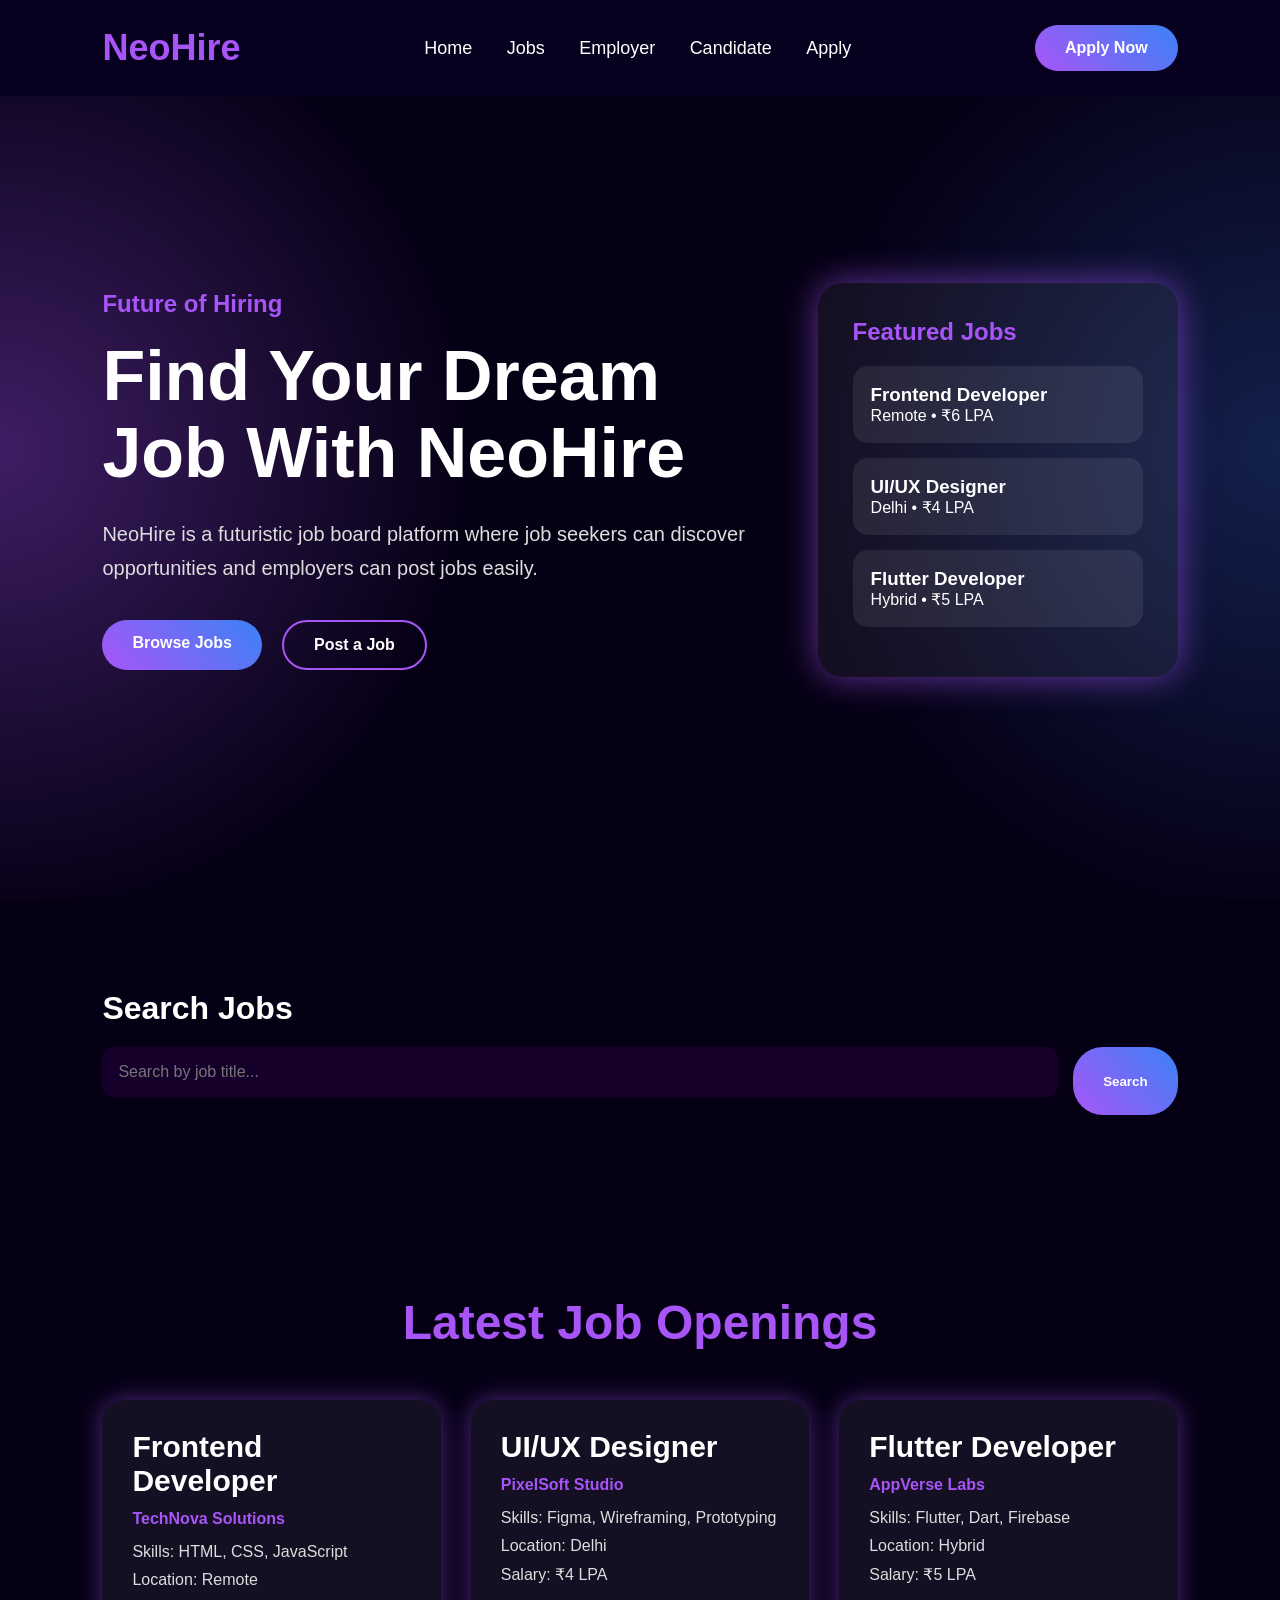
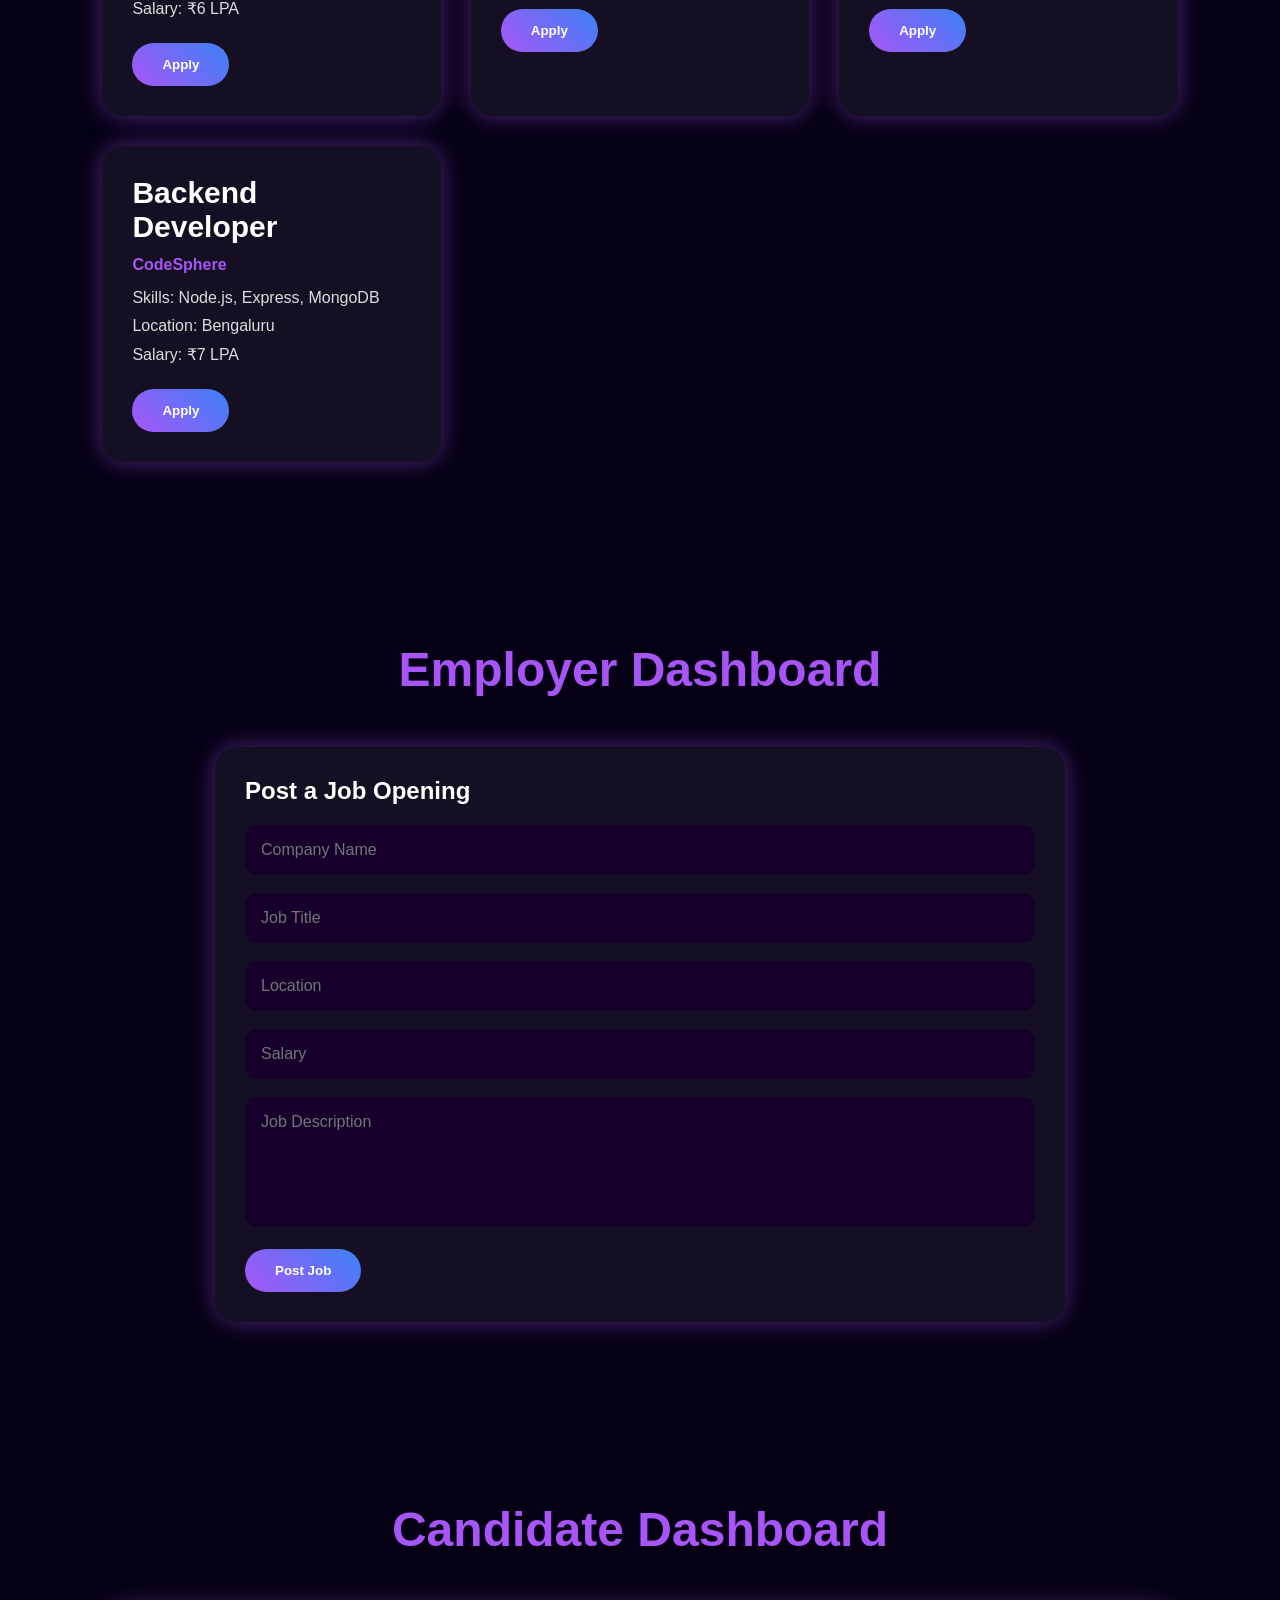
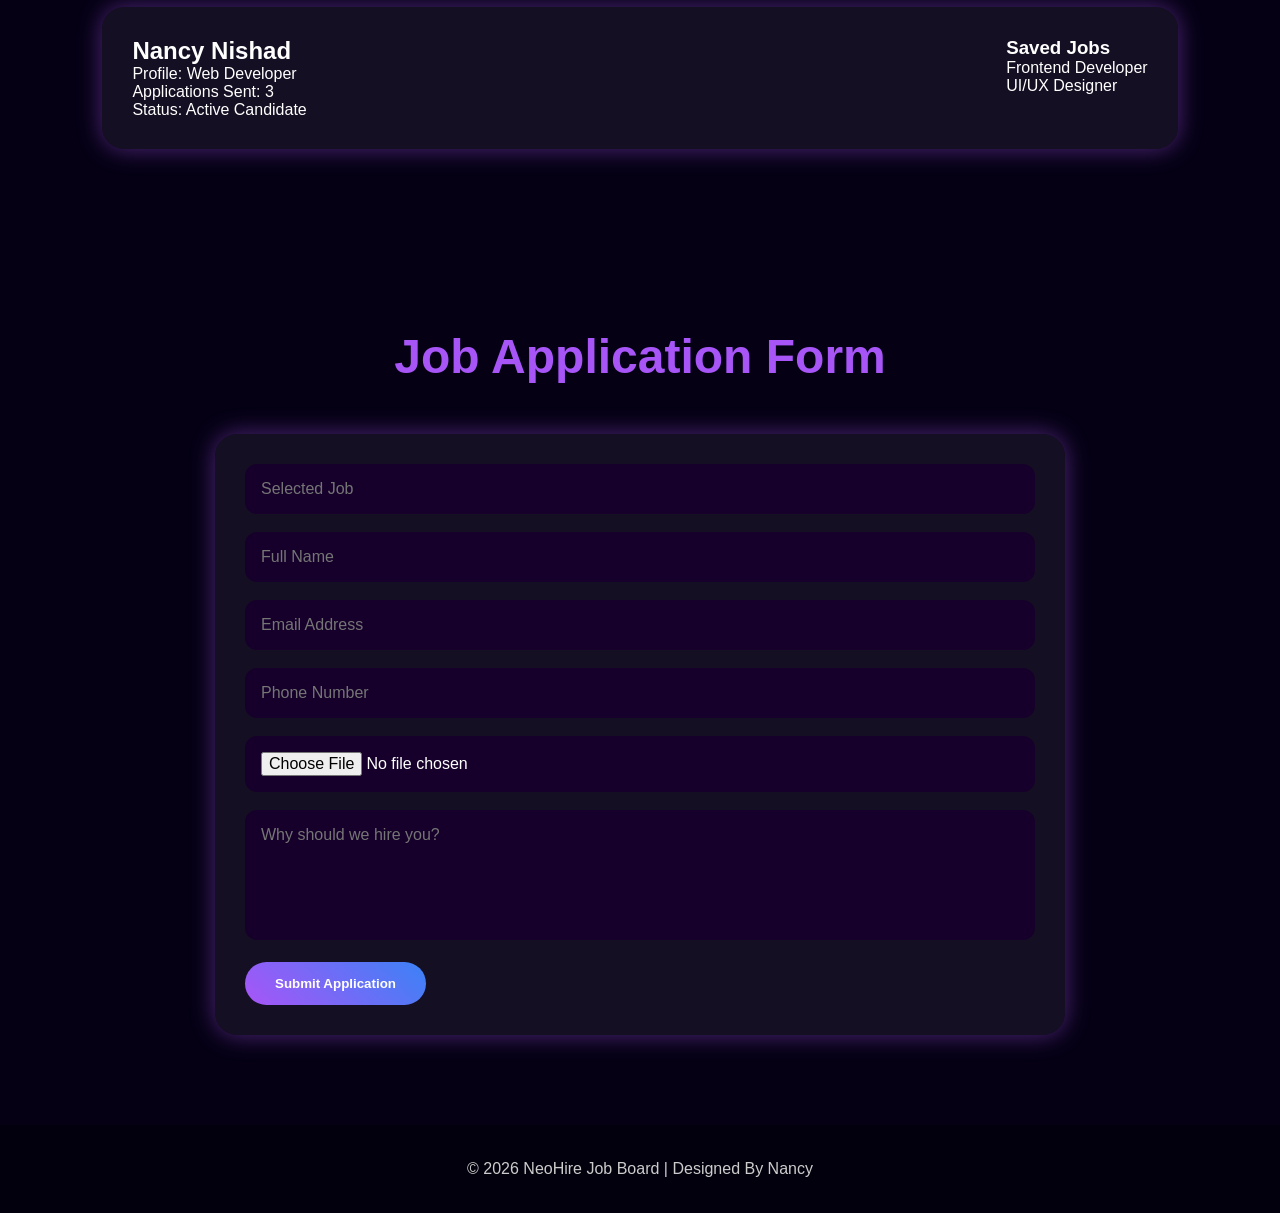
==== commit 8f7cd7c9: "Clean job board and add QuizNova" ====
--- a/job-board/index.html
+++ b/job-board/index.html
@@ -1,357 +1,220 @@
-<<<<<<< HEAD
 <!DOCTYPE html>
 <html lang="en">
 <head>
-    <meta charset="UTF-8">
-    <meta name="viewport" content="width=device-width, initial-scale=1.0">
-    <title>NeoHire Job Board</title>
-    <link rel="stylesheet" href="style.css">
-    <link href="https://fonts.googleapis.com/css2?family=Poppins:wght@300;400;500;600;700;800&display=swap" rel="stylesheet">
+  <meta charset="UTF-8" />
+  <meta name="viewport" content="width=device-width, initial-scale=1.0"/>
+  <title>NeoHire Job Board</title>
+  <link rel="stylesheet" href="style.css">
 </head>
 <body>
 
-<header>
+  <!-- Navbar -->
+  <header>
+    <div class="logo">NeoHire</div>
+
     <nav>
-        <h1 class="logo">NeoHire</h1>
-        <ul>
-            <li><a href="#home">Home</a></li>
-            <li><a href="#jobs">Jobs</a></li>
-            <li><a href="#employer">Employer</a></li>
-            <li><a href="#candidate">Candidate</a></li>
-            <li><a href="#apply">Apply</a></li>
-        </ul>
-        <a href="#apply" class="nav-btn">Apply Now</a>
+      <a href="#home">Home</a>
+      <a href="#jobs">Jobs</a>
+      <a href="#employer">Employer</a>
+      <a href="#candidate">Candidate</a>
+      <a href="#apply">Apply</a>
     </nav>
-</header>
-
-<section class="hero" id="home">
+
+    <a href="#apply" class="apply-btn">Apply Now</a>
+  </header>
+
+  <!-- Hero -->
+  <section class="hero" id="home">
+
     <div class="hero-text">
-        <span>Future of Hiring</span>
-        <h1>Find Your Dream Job With NeoHire</h1>
-        <p>A futuristic job board platform where candidates can search jobs and employers can post opportunities.</p>
-        <div class="hero-buttons">
-            <a href="#jobs" class="btn">Browse Jobs</a>
-            <a href="#employer" class="btn outline">Post a Job</a>
-        </div>
-    </div>
-
-    <div class="hero-card">
-        <h2>Featured Jobs</h2>
-        <div class="mini-job">Frontend Developer <br><small>Remote • ₹6 LPA</small></div>
-        <div class="mini-job">UI/UX Designer <br><small>Delhi • ₹4 LPA</small></div>
-        <div class="mini-job">Flutter Developer <br><small>Hybrid • ₹5 LPA</small></div>
-    </div>
-</section>
-
-<section class="search-section">
+      <h3>Future of Hiring</h3>
+
+      <h1>
+        Find Your Dream <br>
+        Job With NeoHire
+      </h1>
+
+      <p>
+        NeoHire is a futuristic job board platform where job seekers can
+        discover opportunities and employers can post jobs easily.
+      </p>
+
+      <div class="hero-buttons">
+        <a href="#jobs" class="btn">Browse Jobs</a>
+        <a href="#employer" class="btn-outline">Post a Job</a>
+      </div>
+    </div>
+
+    <div class="featured-card">
+      <h2>Featured Jobs</h2>
+
+      <div class="mini-job">
+        <h3>Frontend Developer</h3>
+        <p>Remote • ₹6 LPA</p>
+      </div>
+
+      <div class="mini-job">
+        <h3>UI/UX Designer</h3>
+        <p>Delhi • ₹4 LPA</p>
+      </div>
+
+      <div class="mini-job">
+        <h3>Flutter Developer</h3>
+        <p>Hybrid • ₹5 LPA</p>
+      </div>
+
+    </div>
+
+  </section>
+
+  <!-- Search -->
+  <section class="search-section">
+
     <h2>Search Jobs</h2>
+
     <div class="search-box">
-        <input type="text" id="searchInput" placeholder="Search by job title or skill...">
-        <button onclick="searchJobs()">Search</button>
-    </div>
-</section>
-
-<section class="jobs" id="jobs">
-    <h2 class="section-title">Latest Job Openings</h2>
-
-    <div class="job-container">
-
-        <div class="job-card" data-title="frontend developer html css javascript">
-            <h3>Frontend Developer</h3>
-            <p>TechNova Solutions</p>
-            <p>Skills: HTML, CSS, JavaScript</p>
-            <p>Location: Remote</p>
-            <p>Salary: ₹6 LPA</p>
-            <button onclick="openApplyForm('Frontend Developer')">Apply</button>
-        </div>
-
-        <div class="job-card" data-title="ui ux designer figma design">
-            <h3>UI/UX Designer</h3>
-            <p>PixelSoft Studio</p>
-            <p>Skills: Figma, Wireframing</p>
-            <p>Location: Delhi</p>
-            <p>Salary: ₹4 LPA</p>
-            <button onclick="openApplyForm('UI/UX Designer')">Apply</button>
-        </div>
-
-        <div class="job-card" data-title="flutter developer dart mobile app">
-            <h3>Flutter Developer</h3>
-            <p>AppVerse Labs</p>
-            <p>Skills: Flutter, Dart, Firebase</p>
-            <p>Location: Hybrid</p>
-            <p>Salary: ₹5 LPA</p>
-            <button onclick="openApplyForm('Flutter Developer')">Apply</button>
-        </div>
-
-        <div class="job-card" data-title="backend developer node mongodb express">
-            <h3>Backend Developer</h3>
-            <p>CodeSphere</p>
-            <p>Skills: Node.js, Express, MongoDB</p>
-            <p>Location: Bengaluru</p>
-            <p>Salary: ₹7 LPA</p>
-            <button onclick="openApplyForm('Backend Developer')">Apply</button>
-        </div>
-
-    </div>
-</section>
-
-<section class="job-detail">
-    <h2 class="section-title">Job Detail Page</h2>
-    <div class="box">
-        <h3>Frontend Developer</h3>
-        <p>Build responsive and modern web interfaces using HTML, CSS, and JavaScript.</p>
-        <ul>
-            <li>Develop responsive websites</li>
-            <li>Work with UI/UX designers</li>
-            <li>Improve website performance</li>
-            <li>Create user-friendly interfaces</li>
-        </ul>
-    </div>
-</section>
-
-<section class="dashboard" id="employer">
-    <h2 class="section-title">Employer Dashboard</h2>
-    <div class="box">
-        <h3>Post a Job Opening</h3>
-        <input type="text" placeholder="Company Name">
-        <input type="text" placeholder="Job Title">
-        <input type="text" placeholder="Location">
-        <input type="text" placeholder="Salary">
-        <textarea placeholder="Job Description"></textarea>
-        <button class="full-btn">Post Job</button>
-    </div>
-</section>
-
-<section class="dashboard" id="candidate">
-    <h2 class="section-title">Candidate Dashboard</h2>
-    <div class="candidate-box">
-        <div>
-            <h3>Nancy Nishad</h3>
-            <p>Profile: Web Developer</p>
-            <p>Applications Sent: 3</p>
-            <p>Status: Active Candidate</p>
-        </div>
-        <div>
-            <h3>Saved Jobs</h3>
-            <p>Frontend Developer</p>
-            <p>UI/UX Designer</p>
-        </div>
-    </div>
-</section>
-
-<section class="apply" id="apply">
-    <h2 class="section-title">Job Application Form</h2>
-    <form class="apply-form">
-        <input type="text" id="selectedJob" placeholder="Selected Job" readonly>
-        <input type="text" placeholder="Full Name">
-        <input type="email" placeholder="Email Address">
-        <input type="text" placeholder="Phone Number">
-        <input type="file">
-        <textarea placeholder="Why should we hire you?"></textarea>
-        <button type="button" class="full-btn" onclick="submitApplication()">Submit Application</button>
-    </form>
-</section>
-
-<div id="notification">Application submitted successfully!</div>
-
-<footer>
-    <p>© 2026 NeoHire Job Board | Designed by Nancy Nishad</p>
-</footer>
-
-<script src="script.js"></script>
+      <input type="text" id="searchInput" placeholder="Search by job title...">
+      <button onclick="searchJobs()">Search</button>
+    </div>
+
+  </section>
+
+  <!-- Jobs -->
+  <section class="jobs-section" id="jobs">
+
+    <h1 class="section-title">Latest Job Openings</h1>
+
+    <div class="jobs-grid">
+
+      <div class="job-card">
+        <h2>Frontend Developer</h2>
+        <h4>TechNova Solutions</h4>
+
+        <p>Skills: HTML, CSS, JavaScript</p>
+        <p>Location: Remote</p>
+        <p>Salary: ₹6 LPA</p>
+
+        <button class="apply-job-btn">Apply</button>
+      </div>
+
+      <div class="job-card">
+        <h2>UI/UX Designer</h2>
+        <h4>PixelSoft Studio</h4>
+
+        <p>Skills: Figma, Wireframing, Prototyping</p>
+        <p>Location: Delhi</p>
+        <p>Salary: ₹4 LPA</p>
+
+        <button class="apply-job-btn">Apply</button>
+      </div>
+
+      <div class="job-card">
+        <h2>Flutter Developer</h2>
+        <h4>AppVerse Labs</h4>
+
+        <p>Skills: Flutter, Dart, Firebase</p>
+        <p>Location: Hybrid</p>
+        <p>Salary: ₹5 LPA</p>
+
+        <button class="apply-job-btn">Apply</button>
+      </div>
+
+      <div class="job-card">
+        <h2>Backend Developer</h2>
+        <h4>CodeSphere</h4>
+
+        <p>Skills: Node.js, Express, MongoDB</p>
+        <p>Location: Bengaluru</p>
+        <p>Salary: ₹7 LPA</p>
+
+        <button class="apply-job-btn">Apply</button>
+      </div>
+
+    </div>
+
+  </section>
+
+  <!-- Employer -->
+  <section class="dashboard-section" id="employer">
+
+    <h1 class="section-title">Employer Dashboard</h1>
+
+    <div class="dashboard-card">
+
+      <h2>Post a Job Opening</h2>
+
+      <input type="text" placeholder="Company Name">
+      <input type="text" placeholder="Job Title">
+      <input type="text" placeholder="Location">
+      <input type="text" placeholder="Salary">
+
+      <textarea placeholder="Job Description"></textarea>
+
+      <button>Post Job</button>
+
+    </div>
+
+  </section>
+
+  <!-- Candidate -->
+  <section class="dashboard-section" id="candidate">
+
+    <h1 class="section-title">Candidate Dashboard</h1>
+
+    <div class="candidate-card">
+
+      <div>
+        <h2>Nancy Nishad</h2>
+        <p>Profile: Web Developer</p>
+        <p>Applications Sent: 3</p>
+        <p>Status: Active Candidate</p>
+      </div>
+
+      <div>
+        <h3>Saved Jobs</h3>
+        <p>Frontend Developer</p>
+        <p>UI/UX Designer</p>
+      </div>
+
+    </div>
+
+  </section>
+
+  <!-- Apply -->
+  <section class="apply-section" id="apply">
+
+    <h1 class="section-title">Job Application Form</h1>
+
+    <div class="apply-card">
+
+      <input type="text" placeholder="Selected Job">
+      <input type="text" placeholder="Full Name">
+      <input type="email" placeholder="Email Address">
+      <input type="text" placeholder="Phone Number">
+
+      <input type="file">
+
+      <textarea placeholder="Why should we hire you?"></textarea>
+
+      <button onclick="showNotification()">
+        Submit Application
+      </button>
+
+    </div>
+
+  </section>
+
+  <!-- Notification -->
+  <div id="notification">
+    Application Submitted Successfully 🚀
+  </div>
+
+  <!-- Footer -->
+  <footer>
+    © 2026 NeoHire Job Board | Designed By Nancy
+  </footer>
+
+  <script src="script.js"></script>
+
 </body>
-</html>
-=======
-<!DOCTYPE html>
-<html lang="en">
-<head>
-    <meta charset="UTF-8" />
-    <meta name="viewport" content="width=device-width, initial-scale=1.0" />
-    <title>Nancy Portfolio</title>
-
-    <!-- CSS -->
-    <link rel="stylesheet" href="style.css" />
-
-    <!-- Google Font -->
-    <link href="https://fonts.googleapis.com/css2?family=Poppins:wght@300;400;500;600;700&display=swap" rel="stylesheet">
-</head>
-
-<body>
-
-<div class="stars"></div>
-<div class="stars2"></div>
-<div class="stars3"></div>
-
-    <!-- HEADER -->
-    <header>
-        <nav>
-            <h1 class="logo">NANCY.</h1>
-
-            <ul>
-                <li><a href="#home">Home</a></li>
-                <li><a href="#about">About</a></li>
-                <li><a href="#skills">Skills</a></li>
-                <li><a href="#projects">Projects</a></li>
-                <li><a href="#contact">Contact</a></li>
-            </ul>
-        </nav>
-    </header>
-
-    <!-- HERO SECTION -->
-    <section class="hero" id="home">
-
-        <div class="hero-text">
-            <h2>Hello, I'm</h2>
-            <h1>Nancy Nishad</h1>
-
-<h3><span class="typing"></span></h3>
-            <p>
-                I create futuristic websites, mobile apps,
-                and creative digital experiences with modern UI.
-            </p>
-
-            <div class="hero-buttons">
-
-    <a href="#projects" class="btn">
-        View Projects
-    </a>
-
-    <a href="resume.pdf" class="btn resume-btn" download>
-        Download Resume
-    </a>
-
-</div>
-        </div>
-
-        <div class="hero-image">
-            <img src="nancy.jpg" alt="Nancy">
-        </div>
-
-    </section>
-
-    <!-- ABOUT -->
-    <section class="about" id="about">
-
-        <h2 class="section-title">About Me</h2>
-
-        <div class="about-container">
-
-            <div class="about-image">
-            <img src="nancy.jpg" alt="Nancy">
-            </div>
-
-            <div class="about-text">
-
-                <p>
-                    I am a passionate first-year B.Tech student interested in
-                    Web Development, UI/UX design, Flutter apps, and futuristic projects.
-                </p>
-
-                <p>
-                    I love building modern cyberpunk and space-themed interfaces
-                    with smooth animations and creative ideas.
-                </p>
-
-            </div>
-
-        </div>
-
-    </section>
-
-    <!-- SKILLS -->
-    <section class="skills" id="skills">
-
-        <h2 class="section-title">My Skills</h2>
-
-        <div class="skills-container">
-
-            <div class="skill-card">HTML</div>
-            <div class="skill-card">CSS</div>
-            <div class="skill-card">JavaScript</div>
-            <div class="skill-card">Python</div>
-            <div class="skill-card">Flutter</div>
-            <div class="skill-card">UI/UX</div>
-
-        </div>
-
-    </section>
-
-    <!-- PROJECTS -->
-    <section class="projects" id="projects">
-
-        <h2 class="section-title">Projects</h2>
-
-        <div class="project-container">
-
-            <div class="project-card">
-
-                <img src="https://images.unsplash.com/photo-1516321318423-f06f85e504b3?q=80&w=1200&auto=format&fit=crop" alt="">
-
-                <h3>MindLock</h3>
-
-                <p>
-                    AI-powered screen addiction reduction app with futuristic UI.
-                </p>
-
-            </div>
-
-            <div class="project-card">
-
-                <img src="https://images.unsplash.com/photo-1526379095098-d400fd0bf935?q=80&w=1200&auto=format&fit=crop" alt="">
-
-                <h3>Cosmic Chat App</h3>
-
-                <p>
-                    Space-themed anonymous chat app inspired by galaxy aesthetics.
-                </p>
-
-            </div>
-
-            <div class="project-card">
-
-                <img src="https://images.unsplash.com/photo-1555066931-4365d14bab8c?q=80&w=1200&auto=format&fit=crop" alt="">
-
-                <h3>Portfolio Website</h3>
-
-                <p>
-                    Personal responsive portfolio with glassmorphism design.
-                </p>
-
-            </div>
-
-        </div>
-
-    </section>
-
-    <!-- CONTACT -->
-    <section class="contact" id="contact">
-
-        <h2 class="section-title">Contact Me</h2>
-
-        <div class="contact-container">
-
-            <p>Email: nancy955987@gmail.com</p>
-
-            <p>Phone: +91 9569718169</p>
-
-            <p>LinkedIn: linkedin.com/in/nancy-nishad</p>
-
-        </div>
-
-    </section>
-
-    <!-- FOOTER -->
-    <footer>
-
-        <p>
-            © 2026 Nancy Nishad | All Rights Reserved
-        </p>
-
-    </footer>
-
-    <!-- JS -->
-    <script src="script.js"></script>
-
-</body>
-</html>
->>>>>>> 3eea45e5fff65ebbb3dddebc288e1d9a8748e903
+</html>
--- a/job-board/style.css
+++ b/job-board/style.css
@@ -1,771 +1,304 @@
-<<<<<<< HEAD
 *{
-    margin:0;
-    padding:0;
-    box-sizing:border-box;
-    font-family:'Poppins', sans-serif;
+  margin:0;
+  padding:0;
+  box-sizing:border-box;
+  font-family:Arial, sans-serif;
 }
 
 html{
-    scroll-behavior:smooth;
-    scroll-padding-top:100px;
+  scroll-behavior:smooth;
 }
 
 body{
-    background:
-    radial-gradient(circle at 20% 20%, rgba(168,85,247,0.35), transparent 30%),
-    radial-gradient(circle at 80% 80%, rgba(59,130,246,0.30), transparent 30%),
-    #050014;
-    color:white;
-    overflow-x:hidden;
-}
+  background:#050014;
+  color:white;
+}
+
+/* NAVBAR */
 
 header{
-    position:fixed;
-    top:0;
-    width:100%;
-    z-index:1000;
-    background:rgba(5,0,20,0.9);
-    backdrop-filter:blur(12px);
-    border-bottom:1px solid rgba(255,255,255,0.08);
-}
-
-nav{
-    padding:22px 8%;
-    display:flex;
-    justify-content:space-between;
-    align-items:center;
+  width:100%;
+  padding:25px 8%;
+  display:flex;
+  justify-content:space-between;
+  align-items:center;
+  background:#08001f;
+  position:fixed;
+  top:0;
+  left:0;
+  z-index:1000;
 }
 
 .logo{
-    font-size:36px;
-    color:#a855f7;
-    font-weight:800;
-}
-
-nav ul{
-    display:flex;
-    gap:30px;
-    list-style:none;
+  font-size:36px;
+  font-weight:bold;
+  color:#a855f7;
 }
 
 nav a{
-    color:white;
-    text-decoration:none;
-    font-weight:600;
+  color:white;
+  text-decoration:none;
+  margin:0 15px;
+  font-size:18px;
 }
 
 nav a:hover{
-    color:#a855f7;
-}
-
-.nav-btn,
+  color:#a855f7;
+}
+
+.apply-btn,
 .btn,
-.full-btn,
-.job-card button,
-.search-box button{
-    background:linear-gradient(45deg,#a855f7,#3b82f6);
-    color:white;
-    border:none;
-    border-radius:35px;
-    padding:14px 30px;
-    font-weight:700;
-    cursor:pointer;
-    text-decoration:none;
-    transition:0.3s;
-}
-
-.nav-btn:hover,
-.btn:hover,
-.full-btn:hover,
-.job-card button:hover,
-.search-box button:hover{
-    transform:translateY(-4px);
-    box-shadow:0 0 25px rgba(168,85,247,0.8);
-}
-
-.outline{
-    background:transparent;
-    border:2px solid #a855f7;
-}
+.btn-outline,
+button{
+  padding:14px 30px;
+  border-radius:30px;
+  border:none;
+  background:linear-gradient(45deg,#a855f7,#3b82f6);
+  color:white;
+  font-weight:bold;
+  cursor:pointer;
+  text-decoration:none;
+}
+
+.btn-outline{
+  background:transparent;
+  border:2px solid #a855f7;
+}
+
+/* HERO */
 
 .hero{
-    min-height:100vh;
-    padding:150px 8% 90px;
-    display:flex;
-    align-items:center;
-    justify-content:space-between;
-    gap:60px;
+  min-height:100vh;
+  padding:140px 8% 80px;
+  display:flex;
+  justify-content:space-between;
+  align-items:center;
+  gap:50px;
+  background:
+    radial-gradient(circle at left, rgba(168,85,247,0.35), transparent 35%),
+    radial-gradient(circle at right, rgba(59,130,246,0.25), transparent 35%);
 }
 
 .hero-text{
-    flex:1;
-}
-
-.hero-text span{
-    color:#a855f7;
-    font-size:20px;
-    font-weight:700;
+  max-width:650px;
+}
+
+.hero-text h3{
+  color:#a855f7;
+  font-size:24px;
+  margin-bottom:20px;
 }
 
 .hero-text h1{
-    font-size:68px;
-    line-height:1.1;
-    margin:20px 0;
+  font-size:70px;
+  line-height:1.1;
+  margin-bottom:25px;
 }
 
 .hero-text p{
-    font-size:20px;
-    color:#ddd;
-    line-height:1.7;
-    max-width:650px;
+  font-size:20px;
+  color:#ddd;
+  line-height:1.7;
 }
 
 .hero-buttons{
-    margin-top:35px;
-    display:flex;
-    gap:20px;
-    flex-wrap:wrap;
-}
-
-.hero-card,
-.box,
+  margin-top:35px;
+  display:flex;
+  gap:20px;
+}
+
+.featured-card{
+  width:360px;
+  padding:35px;
+  border-radius:25px;
+  background:rgba(255,255,255,0.06);
+  box-shadow:0 0 35px rgba(168,85,247,0.6);
+}
+
+.featured-card h2{
+  color:#a855f7;
+  margin-bottom:20px;
+}
+
+.mini-job{
+  background:rgba(255,255,255,0.08);
+  padding:18px;
+  border-radius:15px;
+  margin-bottom:15px;
+}
+
+/* SECTIONS */
+
+section{
+  padding:90px 8%;
+}
+
+.section-title{
+  text-align:center;
+  font-size:48px;
+  color:#a855f7;
+  margin-bottom:50px;
+}
+
+/* SEARCH */
+
+.search-section h2{
+  font-size:32px;
+  margin-bottom:20px;
+}
+
+.search-box{
+  display:flex;
+  gap:15px;
+}
+
+.search-box input{
+  flex:1;
+}
+
+/* JOBS */
+
+.jobs-grid{
+  display:grid;
+  grid-template-columns:repeat(auto-fit,minmax(260px,1fr));
+  gap:30px;
+}
+
 .job-card,
-.candidate-box,
-.apply-form{
-    background:rgba(255,255,255,0.06);
-    border:1px solid rgba(168,85,247,0.25);
-    border-radius:25px;
-    box-shadow:
-    0 0 25px rgba(168,85,247,0.45),
-    0 0 60px rgba(59,130,246,0.20);
-}
-
-.hero-card{
-    width:380px;
-    padding:35px;
-}
-
-.hero-card h2{
-    color:#a855f7;
-    margin-bottom:20px;
-}
-
-.mini-job{
-    background:rgba(255,255,255,0.07);
-    padding:20px;
-    border-radius:15px;
-    margin-bottom:15px;
-    font-weight:700;
-}
-
-section{
-    padding:100px 8%;
-}
-
-.section-title{
-    text-align:center;
-    font-size:52px;
-    color:#a855f7;
-    margin-bottom:50px;
-}
-
-.search-section{
-    padding-top:80px;
-}
-
-.search-section h2{
-    font-size:36px;
-    margin-bottom:18px;
-}
-
-.search-box{
-    display:flex;
-    gap:12px;
-}
-
-.search-box input{
-    flex:1;
-}
+.dashboard-card,
+.candidate-card,
+.apply-card{
+  background:rgba(255,255,255,0.06);
+  padding:30px;
+  border-radius:22px;
+  box-shadow:0 0 25px rgba(168,85,247,0.45);
+}
+
+.job-card{
+  transition:0.3s;
+}
+
+.job-card:hover{
+  transform:translateY(-10px);
+  box-shadow:0 0 45px rgba(168,85,247,0.9);
+}
+
+.job-card h2{
+  font-size:30px;
+  margin-bottom:12px;
+}
+
+.job-card h4{
+  color:#a855f7;
+  margin-bottom:15px;
+}
+
+.job-card p{
+  color:#ddd;
+  margin-bottom:10px;
+}
+
+.apply-job-btn{
+  margin-top:15px;
+}
+
+/* FORMS */
 
 input,
 textarea{
+  width:100%;
+  padding:16px;
+  margin-bottom:18px;
+  border:none;
+  outline:none;
+  border-radius:12px;
+  background:#16002b;
+  color:white;
+  font-size:16px;
+}
+
+textarea{
+  min-height:130px;
+  resize:none;
+}
+
+.dashboard-card,
+.apply-card{
+  max-width:850px;
+  margin:auto;
+}
+
+.dashboard-card h2{
+  margin-bottom:20px;
+}
+
+.candidate-card{
+  display:flex;
+  justify-content:space-between;
+  gap:30px;
+  flex-wrap:wrap;
+}
+
+/* NOTIFICATION */
+
+#notification{
+  position:fixed;
+  top:100px;
+  right:30px;
+  background:#a855f7;
+  color:white;
+  padding:15px 25px;
+  border-radius:12px;
+  display:none;
+  font-weight:bold;
+  z-index:9999;
+  box-shadow:0 0 25px rgba(168,85,247,0.8);
+}
+
+/* FOOTER */
+
+footer{
+  text-align:center;
+  padding:35px;
+  background:#03000d;
+  color:#ccc;
+}
+
+/* RESPONSIVE */
+
+@media(max-width:900px){
+
+  header{
+    flex-direction:column;
+    gap:15px;
+  }
+
+  nav{
+    display:flex;
+    flex-wrap:wrap;
+    justify-content:center;
+    gap:10px;
+  }
+
+  .hero{
+    flex-direction:column;
+    text-align:center;
+  }
+
+  .hero-text h1{
+    font-size:45px;
+  }
+
+  .hero-buttons{
+    justify-content:center;
+    flex-wrap:wrap;
+  }
+
+  .featured-card{
     width:100%;
-    padding:18px;
-    border:none;
-    outline:none;
-    border-radius:14px;
-    background:#140026;
-    color:white;
-    font-size:16px;
-    margin-bottom:18px;
-}
-
-textarea{
-    min-height:140px;
-    resize:none;
-}
-
-.job-container{
-    display:grid;
-    grid-template-columns:repeat(auto-fit,minmax(260px,1fr));
-    gap:30px;
-}
-
-.job-card{
-    padding:32px;
-    transition:0.3s;
-}
-
-.job-card:hover{
-    transform:translateY(-12px) scale(1.03);
-    box-shadow:
-    0 0 30px rgba(168,85,247,0.9),
-    0 0 70px rgba(59,130,246,0.45);
-}
-
-.job-card h3{
-    font-size:30px;
-    margin-bottom:15px;
-}
-
-.job-card p{
-    color:#ddd;
-    margin-bottom:10px;
-}
-
-.box{
-    padding:40px;
-    max-width:1000px;
-    margin:auto;
-}
-
-.box h3{
-    font-size:28px;
-    margin-bottom:20px;
-}
-
-.box p,
-.box li{
-    color:#ddd;
-    line-height:1.8;
-}
-
-.box ul{
-    padding-left:25px;
-}
-
-.full-btn{
-    width:100%;
-    border-radius:14px;
-}
-
-.candidate-box{
-    padding:40px;
-    display:flex;
-    justify-content:space-between;
-    gap:30px;
-    flex-wrap:wrap;
-}
-
-.apply-form{
-    max-width:750px;
-    margin:auto;
-    padding:40px;
-}
-
-#notification{
-    position:fixed;
-    top:100px;
-    right:30px;
-    max-width:320px;
-    background:#a855f7;
-    color:white;
-    padding:15px 25px;
-    border-radius:12px;
-    display:none;
-    font-weight:bold;
-    z-index:9999;
-    box-shadow:0 0 20px rgba(168,85,247,0.8);
-}
-
-footer{
-    text-align:center;
-    padding:35px;
-    border-top:1px solid rgba(255,255,255,0.08);
-    color:#ccc;
-}
-
-@media(max-width:900px){
-    nav ul{
-        display:none;
-    }
-
-    .hero{
-        flex-direction:column;
-        text-align:center;
-    }
-
-    .hero-text h1{
-        font-size:45px;
-    }
-
-    .hero-card{
-        width:100%;
-    }
-
-    .search-box{
-        flex-direction:column;
-    }
-
-    .section-title{
-        font-size:38px;
-    }
-=======
-*{
-    margin: 0;
-    padding: 0;
-    box-sizing: border-box;
-}
-
-html{
-    scroll-behavior: smooth;
-}
-
-body{
-    font-family: 'Poppins', sans-serif;
-    background: #070b1a;
-    color: white;
-    overflow-x: hidden;
-}
-
-/* NAVBAR */
-
-header{
-    width: 100%;
-    padding: 20px 8%;
-    position: fixed;
-    top: 0;
-    left: 0;
-    z-index: 1000;
-
-    background: rgba(255,255,255,0.05);
-    backdrop-filter: blur(10px);
-}
-
-nav{
-    display: flex;
-    justify-content: space-between;
-    align-items: center;
-}
-
-.logo{
-    font-size: 32px;
-    font-weight: 700;
-    color: #8b5cf6;
-}
-
-nav ul{
-    display: flex;
-    list-style: none;
-    gap: 30px;
-}
-
-nav ul li a{
-    text-decoration: none;
-    color: white;
-    transition: 0.3s;
-}
-
-nav ul li a:hover{
-    color: #8b5cf6;
-}
-
-/* HERO SECTION */
-
-.hero{
-    min-height: 100vh;
-
-    display: flex;
-    justify-content: center;
-    align-items: center;
-
-    padding: 120px 8%;
-    gap: 80px;
-
-    background:
-    radial-gradient(circle at top left, #8b5cf633, transparent 30%),
-    radial-gradient(circle at bottom right, #3b82f633, transparent 30%);
-}
-
-.hero-text{
-    flex: 1;
-}
-
-.hero-text h2{
-    font-size: 30px;
-    margin-bottom: 10px;
-}
-
-.hero-text h1{
-    font-size: 65px;
-    color: #8b5cf6;
-    margin-bottom: 15px;
-}
-
-.hero-text h3{
-    font-size: 28px;
-    margin-bottom: 20px;
-}
-
-.hero-text p{
-    color: #cfcfcf;
-    line-height: 1.8;
-    margin-bottom: 30px;
-    max-width: 500px;
-}
-
-.btn{
-    display: inline-block;
-    padding: 14px 35px;
-    background: linear-gradient(45deg,#8b5cf6,#3b82f6);
-    border-radius: 40px;
-    text-decoration: none;
-    color: white;
-    font-weight: 600;
-    transition: 0.3s;
-}
-
-.btn:hover{
-
-    transform: translateY(-5px) scale(1.05);
-
-    box-shadow:
-    0 0 20px #8b5cf6,
-    0 0 40px #3b82f6;
-
-}
-
-/* HERO IMAGE */
-
-.hero-image{
-    flex: 1;
-    display: flex;
-    justify-content: center;
-}
-
-.hero-image img{
-    width: 350px;
-    height: 350px;
-
-    object-fit: cover;
-
-    border-radius: 50%;
-
-    border: 5px solid #8b5cf6;
-
-    box-shadow:
-    0 0 30px #8b5cf6,
-    0 0 60px #3b82f6;
-
-    animation: float 4s ease-in-out infinite;
-}
-
-@keyframes float{
-    0%{
-        transform: translateY(0px);
-    }
-
-    50%{
-        transform: translateY(-20px);
-    }
-
-    100%{
-        transform: translateY(0px);
-    }
-}
-
-/* SECTION TITLE */
-
-.section-title{
-    text-align: center;
-    font-size: 45px;
-    margin-bottom: 60px;
-    color: #8b5cf6;
-}
-
-/* ABOUT */
-
-.about{
-    padding: 120px 8%;
-}
-
-.about-container{
-    display: flex;
-    align-items: center;
-    gap: 60px;
-    flex-wrap: wrap;
-}
-
-.about-image img{
-    width: 300px;
-    height: 300px;
-
-    object-fit: cover;
-
-    border-radius: 20px;
-
-    border: 3px solid #8b5cf6;
-
-    box-shadow:
-    0 0 20px #8b5cf6;
-}
-
-.about-text{
-    flex: 1;
-}
-
-.about-text p{
-    margin-bottom: 20px;
-    line-height: 1.9;
-    color: #d6d6d6;
-}
-
-/* SKILLS */
-
-.skills{
-    padding: 120px 8%;
-}
-
-.skills-container{
-    display: flex;
-    justify-content: center;
-    gap: 25px;
-    flex-wrap: wrap;
-}
-
-.skill-card{
-    padding: 20px 40px;
-    border-radius: 15px;
-
-    background: rgba(255,255,255,0.08);
-
-    backdrop-filter: blur(10px);
-
-    transition: 0.3s;
-
-    border: 1px solid rgba(255,255,255,0.1);
-}
-
-.skill-card:hover{
-
-    transform: translateY(-10px) scale(1.08);
-
-    background: #8b5cf6;
-
-    box-shadow:
-    0 0 20px #8b5cf6,
-    0 0 40px #8b5cf6;
-
-}
-
-/* PROJECTS */
-
-.projects{
-    padding: 120px 8%;
-}
-
-.project-container{
-    display: grid;
-    grid-template-columns: repeat(auto-fit,minmax(280px,1fr));
-    gap: 30px;
-}
-
-.project-card{
-    background: rgba(255,255,255,0.06);
-
-    border-radius: 20px;
-
-    overflow: hidden;
-
-    transition: 0.3s;
-
-    border: 1px solid rgba(255,255,255,0.1);
-}
-
-.project-card:hover{
-
-    transform: translateY(-15px) scale(1.03);
-
-    box-shadow:
-    0 0 20px #8b5cf6,
-    0 0 40px #3b82f6;
-
-}
-
-.project-card img{
-    width: 100%;
-    height: 220px;
-    object-fit: cover;
-}
-
-.project-card h3{
-    padding: 20px 20px 10px;
-}
-
-.project-card p{
-    padding: 0 20px 20px;
-    color: #cccccc;
-    line-height: 1.7;
-}
-
-/* CONTACT */
-
-.contact{
-    padding: 120px 8%;
-}
-
-.contact-container{
-    text-align: center;
-}
-
-.contact-container p{
-    margin: 20px 0;
-    font-size: 20px;
-}
-
-/* FOOTER */
-
-footer{
-    padding: 30px;
-    text-align: center;
-
-    background: #050816;
-    color: #999;
-}
-
-/* RESPONSIVE */
-
-@media(max-width: 900px){
-
-    .hero{
-        flex-direction: column;
-        text-align: center;
-    }
-
-    .hero-text p{
-        margin: auto;
-        margin-bottom: 30px;
-    }
-
-    .about-container{
-        flex-direction: column;
-        text-align: center;
-    }
-
-    nav ul{
-        gap: 15px;
-    }
-
-    .hero-text h1{
-        font-size: 50px;
-    }
-
-}
-section{
-    opacity: 0;
-    transform: translateY(40px);
-    transition: 0.8s ease;
-}
-
-section.show{
-    opacity: 1;
-    transform: translateY(0);
-}
-/* REAL SPACE STAR BACKGROUND */
-body::before{
-    content: "";
-    position: fixed;
-    top: 0;
-    left: 0;
-    width: 2px;
-    height: 2px;
-    background: white;
-    box-shadow:
-    80px 120px white, 200px 90px white, 350px 200px white,
-    500px 70px white, 650px 180px white, 800px 110px white,
-    950px 240px white, 1100px 150px white, 1250px 80px white,
-    1400px 260px white, 100px 500px white, 300px 430px white,
-    560px 620px white, 760px 540px white, 980px 460px white,
-    1200px 600px white, 1450px 520px white;
-    animation: twinkle 2s infinite alternate;
-    z-index: -1;
-}
-
-body::after{
-    content: "";
-    position: fixed;
-    top: -100px;
-    left: -100px;
-    width: 300px;
-    height: 300px;
-    background: radial-gradient(circle, rgba(139,92,246,0.35), transparent 70%);
-    filter: blur(20px);
-    animation: galaxyMove 8s infinite alternate;
-    z-index: -2;
-}
-
-@keyframes twinkle{
-    from{
-        opacity: 0.3;
-        transform: scale(1);
-    }
-    to{
-        opacity: 1;
-        transform: scale(1.4);
-    }
-}
-
-@keyframes galaxyMove{
-    from{
-        transform: translate(0,0);
-    }
-    to{
-        transform: translate(300px,200px);
-    }
-}
-/* Typing Animation */
-
-.typing{
-    color: #8b5cf6;
-    font-weight: 600;
-    border-right: 3px solid #8b5cf6;
-    padding-right: 8px;
-
-    animation: blink 0.7s infinite;
-}
-
-@keyframes blink{
-
-    50%{
-        border-color: transparent;
-    }
-
-}
-/* HERO BUTTONS */
-
-.hero-buttons{
-    display: flex;
-    gap: 20px;
-    flex-wrap: wrap;
-}
-
-.resume-btn{
-    background: transparent;
-    border: 2px solid #8b5cf6;
-}
-
-.resume-btn:hover{
-    background: #8b5cf6;
->>>>>>> 3eea45e5fff65ebbb3dddebc288e1d9a8748e903
+  }
+
+  .search-box{
+    flex-direction:column;
+  }
 }
